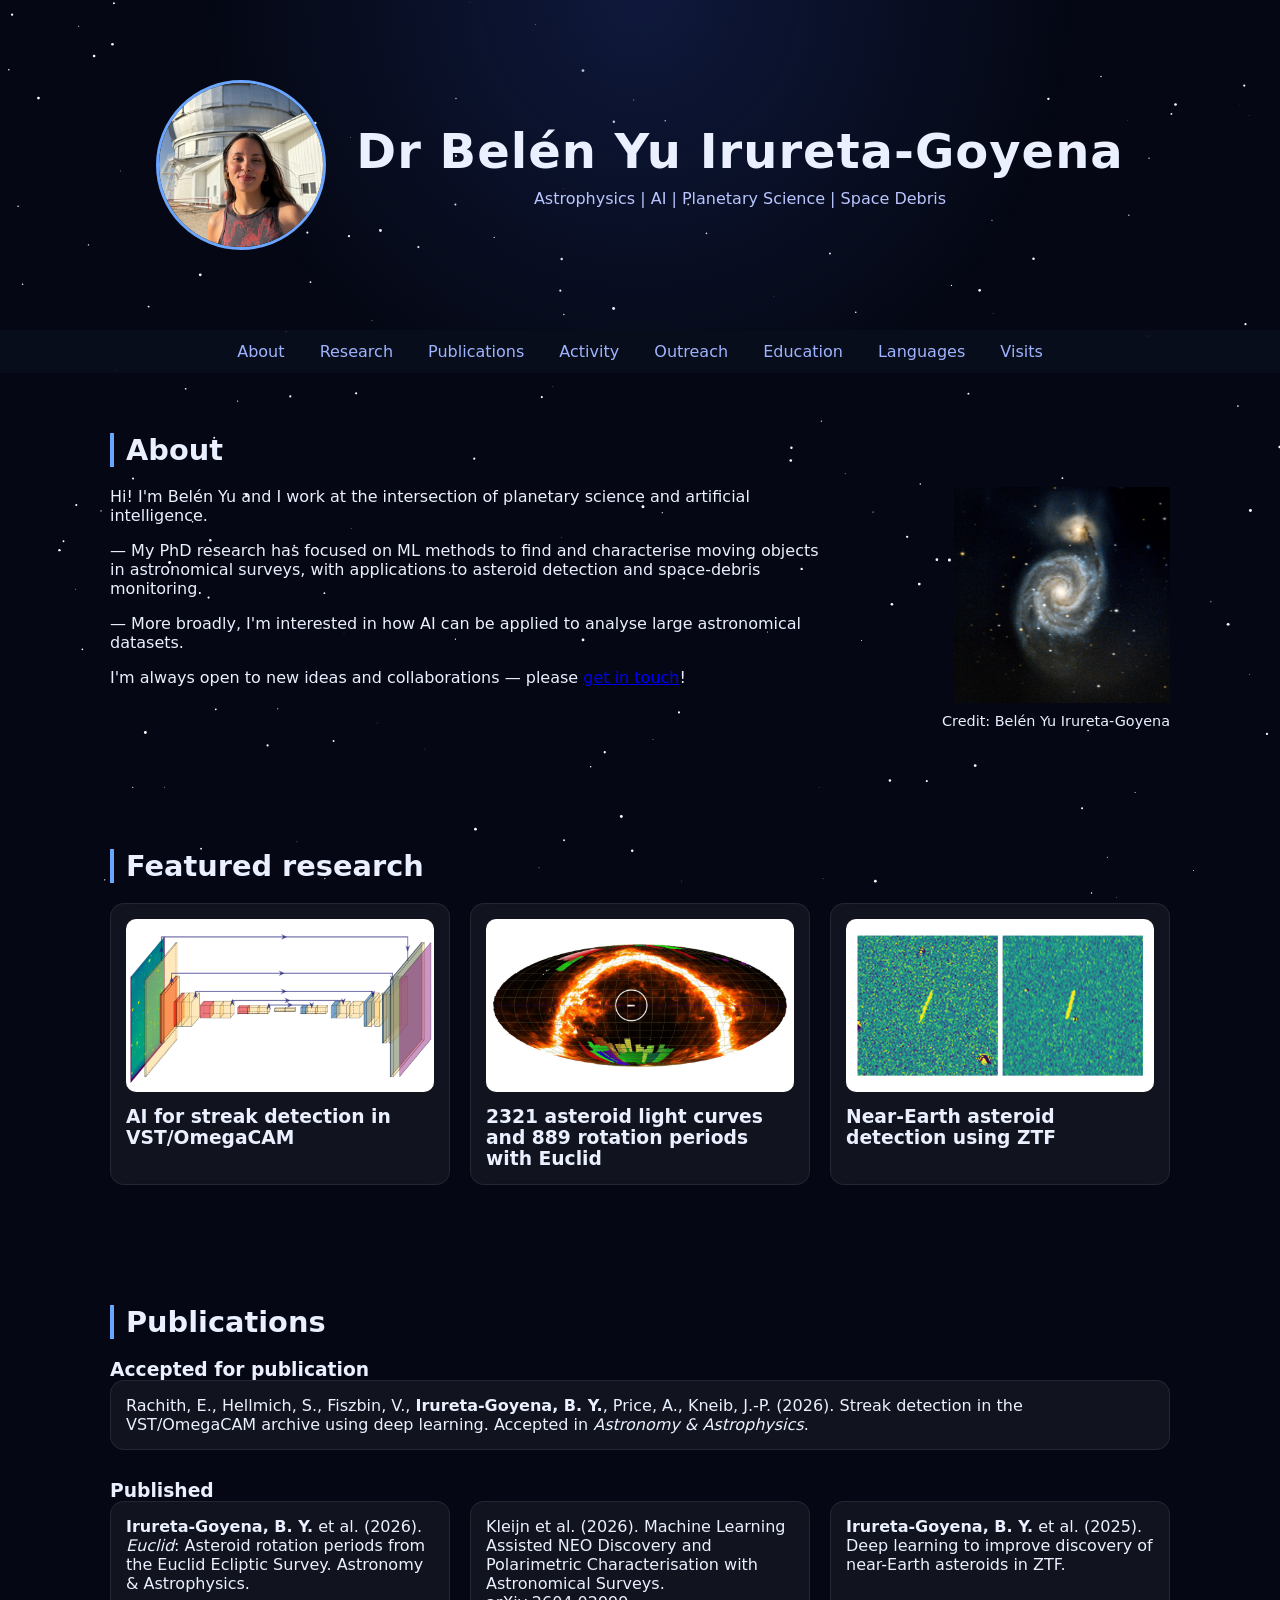
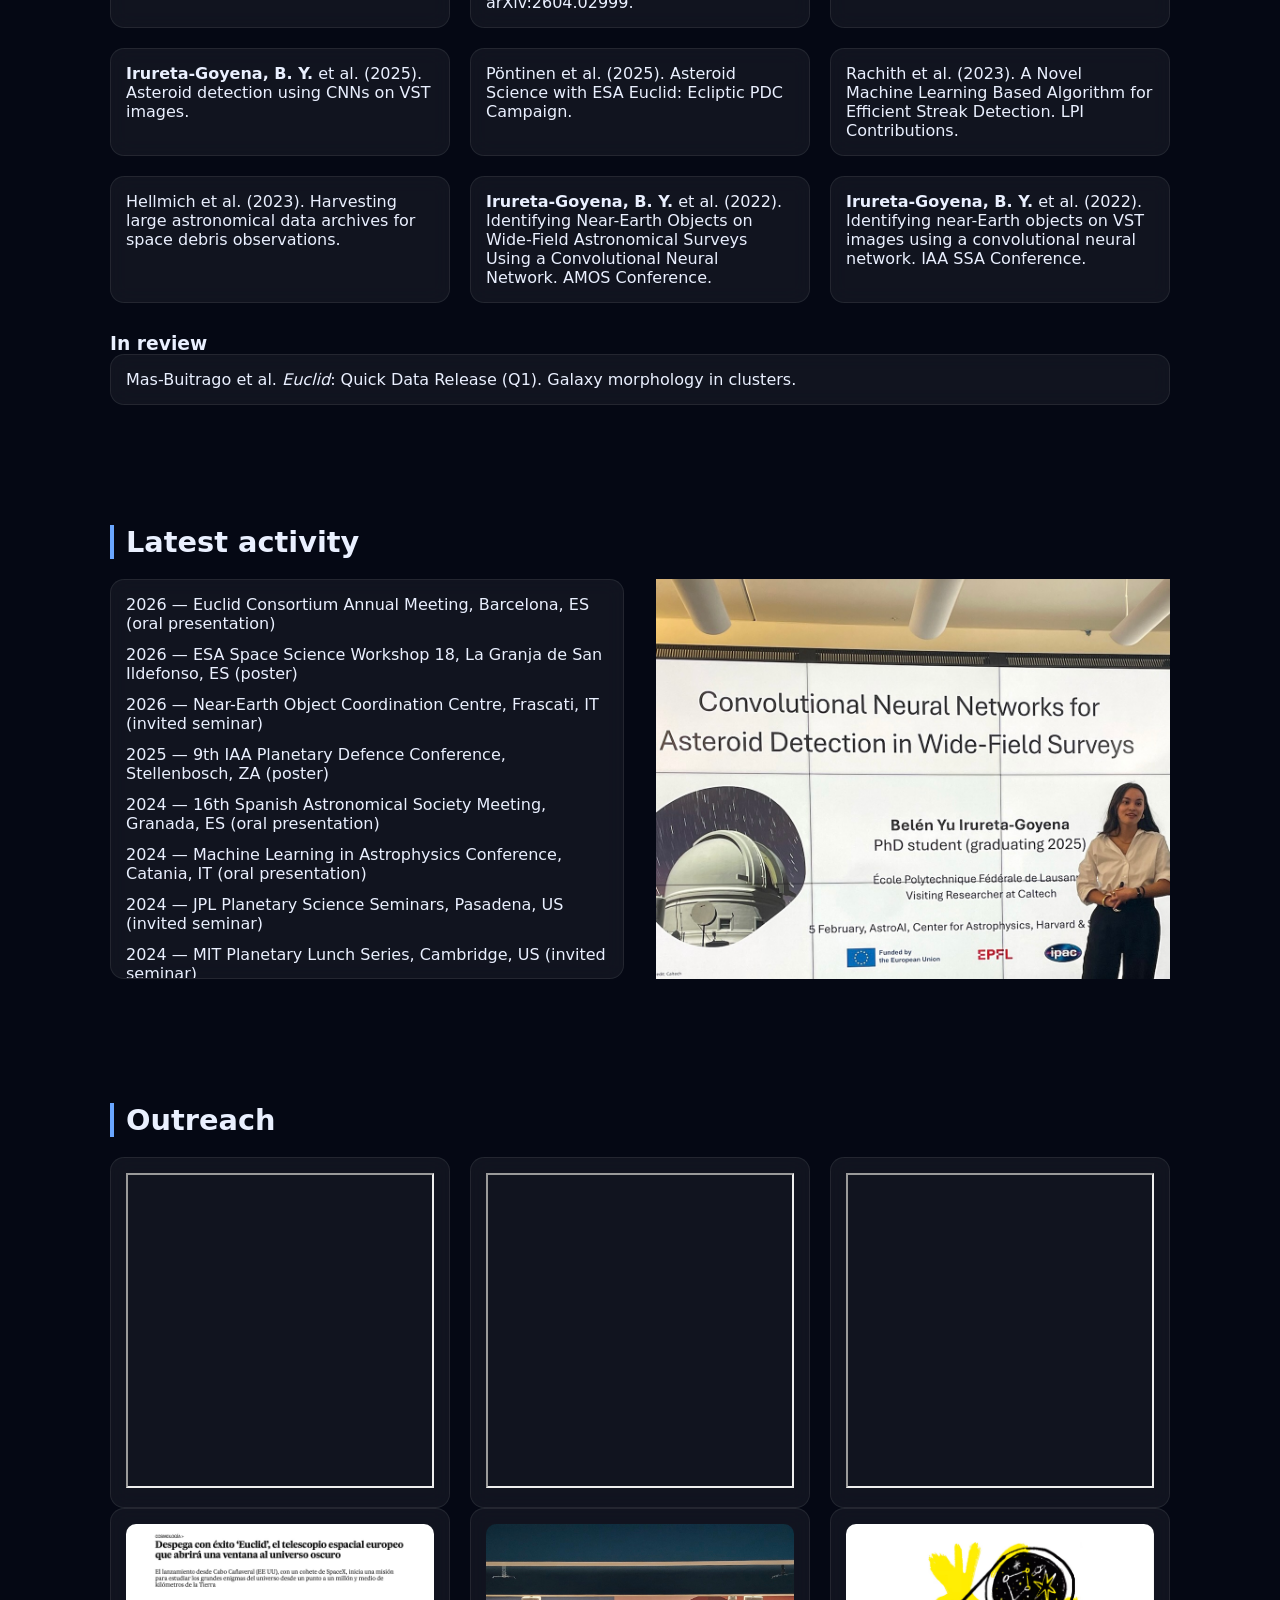
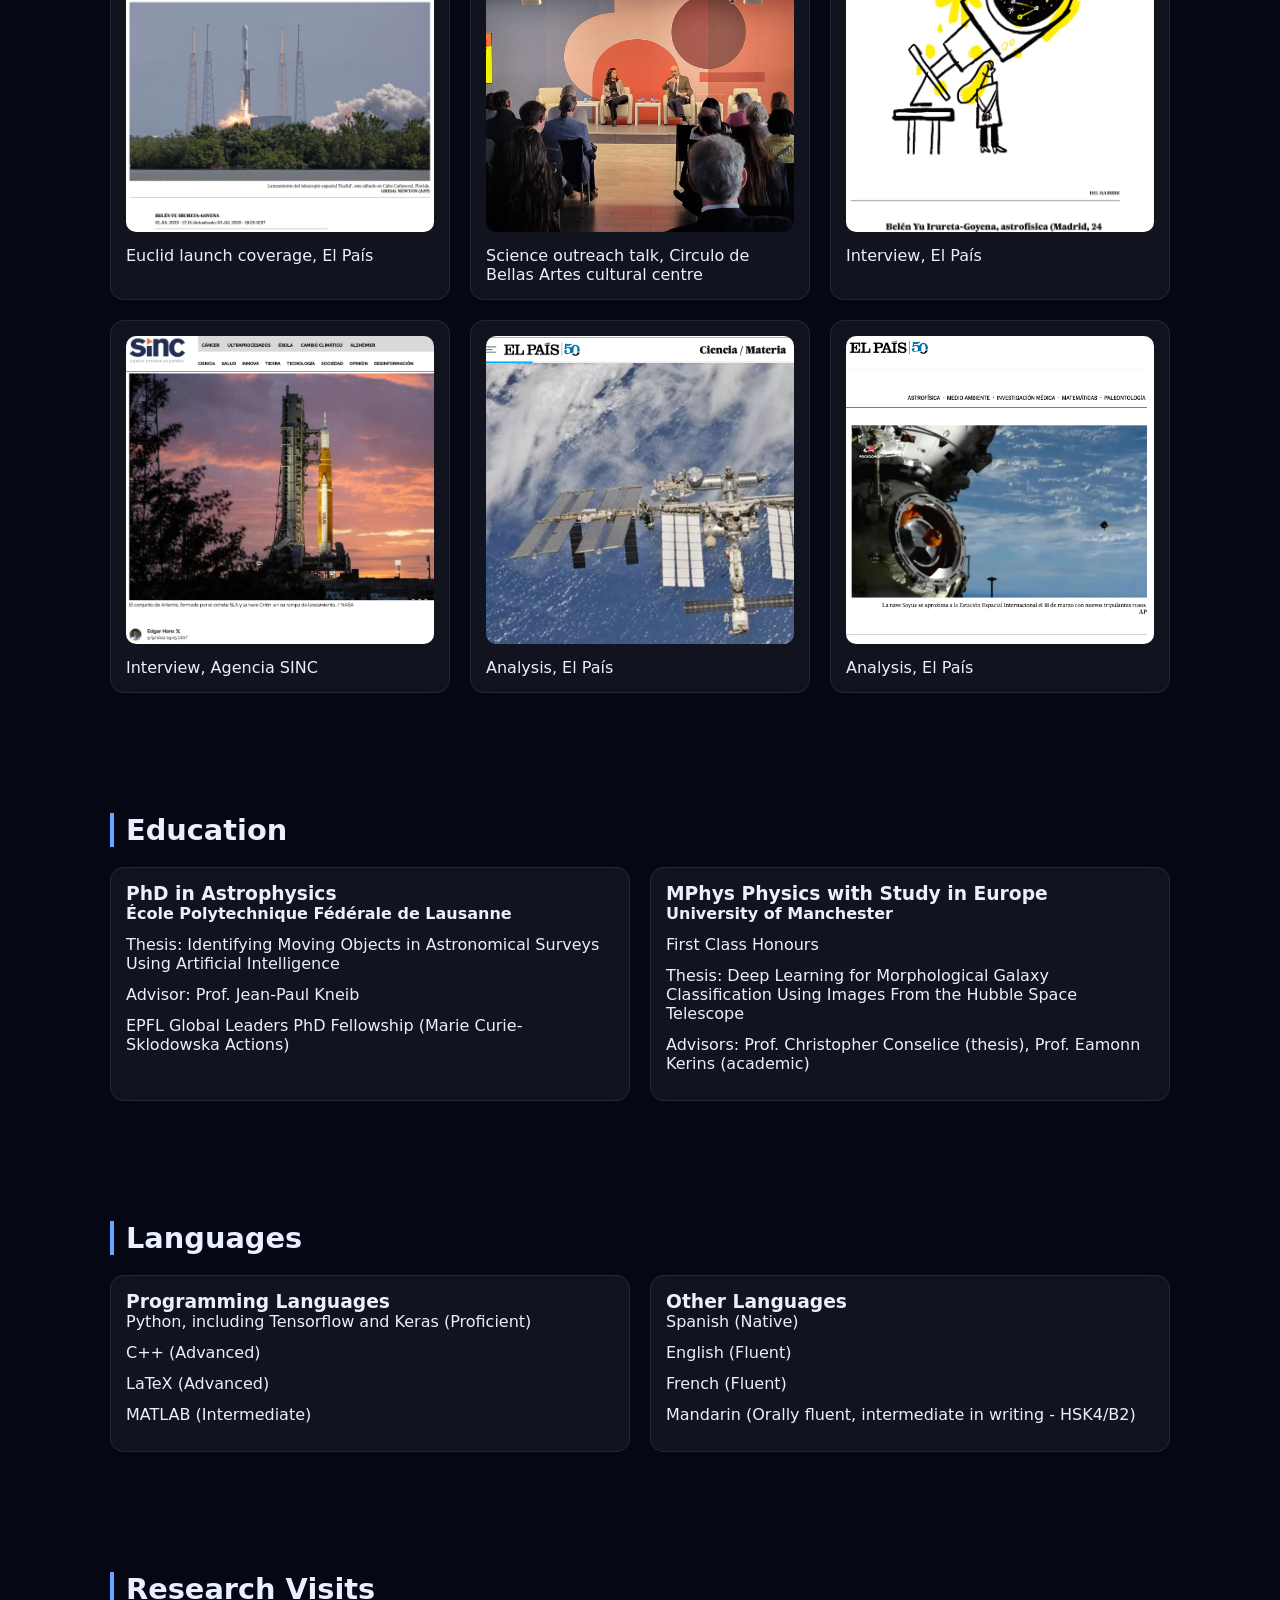
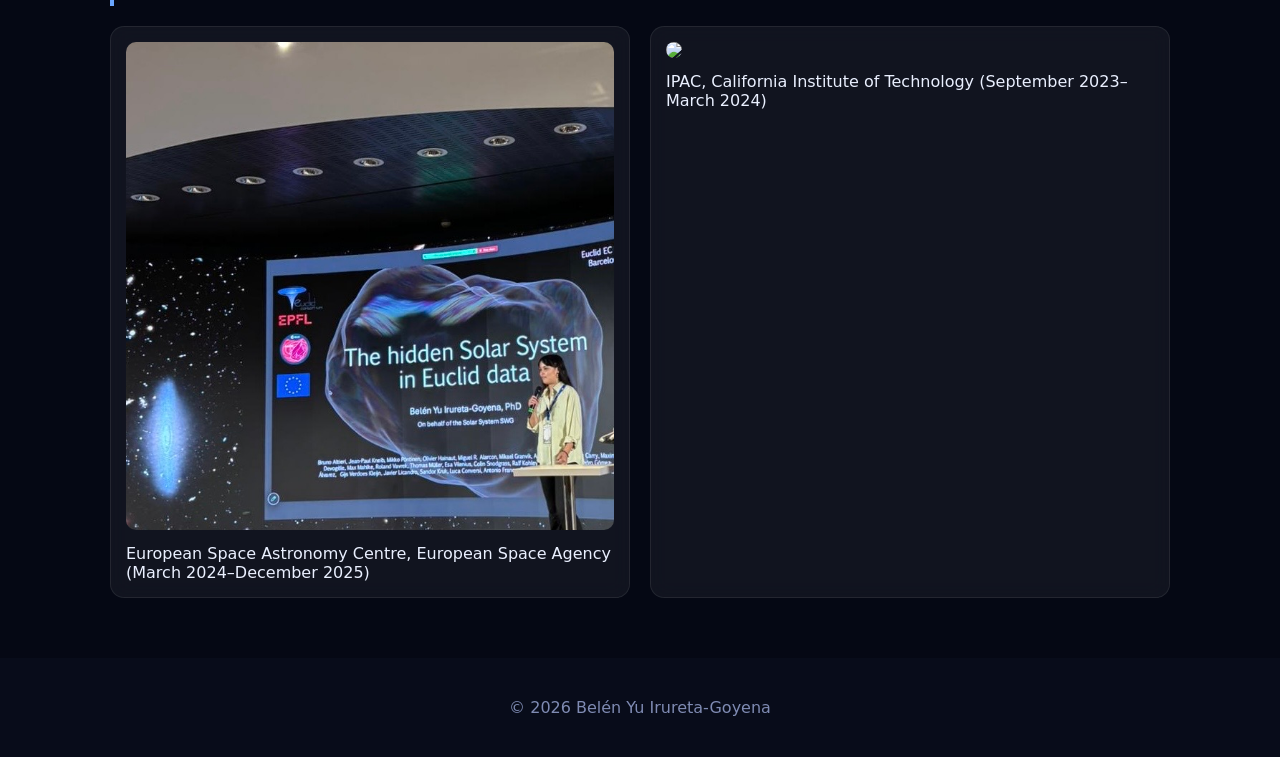
==== index.html @ adb1e21e "Add media query for responsive activity layout Add responsive styling for activity section on small " ====
<!DOCTYPE html>
<html lang="en">
<head>
  <meta charset="UTF-8" />
  <meta name="viewport" content="width=device-width, initial-scale=1.0"/>
  <title>Dr Belén Yu Irureta-Goyena | AI for Astrophysics</title>

  <style>
    * {
      margin: 0;
      padding: 0;
      box-sizing: border-box;
      font-family: system-ui, Arial, sans-serif;
    }

    body {
      background: #050814;
      color: #eaf0ff;
      overflow-x: hidden;
    }

    canvas {
      position: fixed;
      top: 0;
      left: 0;
      z-index: -1;
    }

    header {
      padding: 80px 20px;
      text-align: center;
      background: radial-gradient(circle at top, rgba(30,50,120,0.4), transparent 60%);
    }

    .header-wrap {
      display: flex;
      align-items: center;
      justify-content: center;
      gap: 30px;
      flex-wrap: wrap;
    }

    .profile-img {
      width: 170px;
      height: 170px;
      border-radius: 50%;
      object-fit: cover;
      border: 3px solid #6aa6ff;
    }

    header h1 {
      font-size: 3rem;
      letter-spacing: 1px;
    }

    header p {
      margin-top: 10px;
      color: #b9c6ff;
    }

    nav {
      position: sticky;
      top: 0;
      background: rgba(10,15,30,0.85);
      backdrop-filter: blur(10px);
      padding: 12px;
      text-align: center;
      z-index: 10;
    }

    nav a {
      margin: 0 15px;
      color: #9fb4ff;
      text-decoration: none;
    }

    nav a:hover {
      color: white;
    }

    section {
      max-width: 1100px;
      margin: auto;
      padding: 60px 20px;
    }

    h2 {
      font-size: 1.8rem;
      margin-bottom: 20px;
      border-left: 4px solid #6aa6ff;
      padding-left: 12px;
    }

    .grid {
      display: grid;
      grid-template-columns: repeat(auto-fit, minmax(280px, 1fr));
      gap: 20px;
    }

    .card {
      background: rgba(255,255,255,0.05);
      border: 1px solid rgba(255,255,255,0.08);
      padding: 15px;
      border-radius: 14px;
      backdrop-filter: blur(10px);
      transition: 0.3s;
    }

    .card:hover {
      transform: translateY(-5px);
    }

    .card img {
      width: 100%;
      border-radius: 10px;
      margin-bottom: 10px;
    }

    footer {
      text-align: center;
      padding: 40px;
      color: #7f8bb3;
      background: rgba(10,15,30,0.6);
    }
  </style>
</head>

<body>

<canvas id="starfield"></canvas>

<header>
  <div class="header-wrap">
    <img src="../images/profile.jpg" class="profile-img" alt="Profile">
    <div>
      <h1>Dr Belén Yu Irureta-Goyena</h1>
      <p>Astrophysics | AI | Planetary Science | Space Debris</p>
    </div>
  </div>
</header>

<nav>
  <a href="#about">About</a>
  <a href="#projects">Research</a>
  <a href="#publications">Publications</a>
  <a href="#activity">Activity</a>
  <a href="#outreach">Outreach</a>
  <a href="#education">Education</a>
  <a href="#languages">Languages</a>
  <a href="#visiting">Visits</a>
</nav>

<style>
  @media (max-width: 768px) {
    #activity > div {
      grid-template-columns: 1fr !important;
    }
  }
</style>

<section id="about" class="about">
  <h2>About</h2>

  <div class="grid" style="display: grid; grid-template-columns: 7fr 3fr; gap: 2rem;">

    <!-- TEXT CARD -->
    <div>
      <p style="margin-bottom:16px;">
        Hi! I'm Belén Yu and I work at the intersection of planetary science and artificial intelligence. 
      </p>
      <p style="margin-bottom:16px;">
        — My PhD research has focused on ML methods to find and characterise moving objects in astronomical surveys, with applications to asteroid detection and space-debris monitoring. 
      </p>  
      <p style="margin-bottom:16px;">
        — More broadly, I'm interested in how AI can be applied to analyse large astronomical datasets. 
      </p>
      <p style="margin-bottom:16px;">
        I'm always open to new ideas and collaborations — please 
        <a href="mailto:belen.irureta@epfl.ch">get in touch</a>!
      </p>
    </div>

    <!-- IMAGE CARD -->
    <div>

      <img 
        src="../images/whirlpool.jpeg" 
        alt="Whirlpool galaxy"
        style="width:70%; height:auto; display:block; margin-left:auto; margin-bottom:10px;"
      >

      <p style="font-size:0.9rem; margin:0; text-align: right;">
        Credit: Belén Yu Irureta-Goyena
      </p>

    </div>

  </div>
</section>


<section id="projects">
  <h2>Featured research</h2>

  <div class="grid">

    <a class="card" href="https://www.aanda.org/articles/aa/full_html/2025/02/aa52756-24/aa52756-24.html"
      style="color: inherit; text-decoration: none;">
      <img src="../images/vst.png">
      <h3>AI for streak detection in VST/OmegaCAM</h3>
    </a>

    <a class="card" href="https://arxiv.org/abs/2604.25652"
    style="color: inherit; text-decoration: none;">
      <img src="../images/euclid.png">
      <h3>2321 asteroid light curves and 889 rotation periods with Euclid</h3>
    </a>

    <a class="card" href="https://www.ipac.caltech.edu/publication/2025PASP..137e4503I"
      style="color: inherit; text-decoration: none;">
      <img src="../images/ztf.png">
      <h3>Near-Earth asteroid detection using ZTF</h3>
    </a>

  </div>
</section>

<section id="publications">
  <h2>Publications</h2>

  <h3 style="margin-top:20px;">Accepted for publication</h3>
  <div class="grid">
    <a class="card" href="#" target="_blank" style="text-decoration:none;color:inherit;">
      <p>
        Rachith, E., Hellmich, S., Fiszbin, V., <strong>Irureta-Goyena, B. Y.</strong>, Price, A., Kneib, J.-P. (2026). Streak detection in the VST/OmegaCAM archive using deep learning. Accepted in <em>Astronomy &amp; Astrophysics</em>.
      </p>
    </a>
  </div>

  <h3 style="margin-top:30px;">Published</h3>
  <div class="grid">

    <a class="card" href="https://arxiv.org/abs/2604.25652" target="_blank" style="text-decoration:none;color:inherit;">
      <p><strong>Irureta-Goyena, B. Y.</strong> et al. (2026). <em>Euclid</em>: Asteroid rotation periods from the Euclid Ecliptic Survey. Astronomy &amp; Astrophysics.</p>
    </a>

    <a class="card" href="https://arxiv.org/abs/2604.02999" target="_blank" style="text-decoration:none;color:inherit;">
      <p>Kleijn et al. (2026). Machine Learning Assisted NEO Discovery and Polarimetric Characterisation with Astronomical Surveys. arXiv:2604.02999.</p>
    </a>

    <a class="card" href="https://www.ipac.caltech.edu/publication/2025PASP..137e4503I" target="_blank" style="text-decoration:none;color:inherit;">
      <p><strong>Irureta-Goyena, B. Y.</strong> et al. (2025). Deep learning to improve discovery of near-Earth asteroids in ZTF.</p>
    </a>

    <a class="card" href="https://www.aanda.org/articles/aa/full_html/2025/02/aa52756-24/aa52756-24.html" target="_blank" style="text-decoration:none;color:inherit;">
      <p><strong>Irureta-Goyena, B. Y.</strong> et al. (2025). Asteroid detection using CNNs on VST images.</p>
    </a>

    <a class="card" href="https://ui.adsabs.harvard.edu/abs/2025epsc.conf.1399P/abstract" target="_blank" style="text-decoration:none;color:inherit;">
      <p>Pöntinen et al. (2025). Asteroid Science with ESA Euclid: Ecliptic PDC Campaign.</p>
    </a>

    <a class="card" href="https://www.hou.usra.edu/meetings/orbitaldebris2023/pdf/6132.pdf" target="_blank" style="text-decoration:none;color:inherit;">
      <p>Rachith et al. (2023). A Novel Machine Learning Based Algorithm for Efficient Streak Detection. LPI Contributions.</p>
    </a>

    <a class="card" href="https://infoscience.epfl.ch/bitstreams/45a897d5-b04d-4e07-89bc-45fe80d8b038/download" target="_blank" style="text-decoration:none;color:inherit;">
      <p>Hellmich et al. (2023). Harvesting large astronomical data archives for space debris observations.</p>
    </a>

    <a class="card" href="https://amostech.space/year/2022/identifying-near-earth-objects-on-wide-field-astronomical-surveys-using-a-convolutional-neural-network/" target="_blank" style="text-decoration:none;color:inherit;">
      <p><strong>Irureta-Goyena, B. Y.</strong> et al. (2022). Identifying Near-Earth Objects on Wide-Field Astronomical Surveys Using a Convolutional Neural Network. AMOS Conference.</p>
    </a>

    <a class="card" href="https://espace.epfl.ch/wp-content/uploads/2023/04/Belen-Yu-Irureta-Goyena-Chang.pdf" target="_blank" style="text-decoration:none;color:inherit;">
      <p><strong>Irureta-Goyena, B. Y.</strong> et al. (2022). Identifying near-Earth objects on VST images using a convolutional neural network. IAA SSA Conference.</p>
    </a>

  </div>

  <h3 style="margin-top:30px;">In review</h3>
  <div class="grid">
    <a class="card" href="#" target="_blank" style="text-decoration:none;color:inherit;">
      <p>Mas-Buitrago et al. <em>Euclid</em>: Quick Data Release (Q1). Galaxy morphology in clusters.</p>
    </a>
  </div>
</section>

<style>
  @media (max-width: 768px) {
    #activity > div {
      grid-template-columns: 1fr !important;
    }
  }
</style>

<section id="activity">
  <h2>Latest activity</h2>

    <div style="display:grid; grid-template-columns: 1fr 1fr; gap:2rem; align-items:start;">

    <!-- LEFT: Activity list -->
    <div class="card" style="height:400px; overflow-y:auto;">
      <p style="margin-bottom:12px;">2026 — Euclid Consortium Annual Meeting, Barcelona, ES (oral presentation)</p>
      <p style="margin-bottom:12px;">2026 — ESA Space Science Workshop 18, La Granja de San Ildefonso, ES (poster)</p>
      <p style="margin-bottom:12px;">2026 — Near-Earth Object Coordination Centre, Frascati, IT (invited seminar)</p>
      <p style="margin-bottom:12px;">2025 — 9th IAA Planetary Defence Conference, Stellenbosch, ZA (poster)</p>
      <p style="margin-bottom:12px;">2024 — 16th Spanish Astronomical Society Meeting, Granada, ES (oral presentation)</p>
      <p style="margin-bottom:12px;">2024 — Machine Learning in Astrophysics Conference, Catania, IT (oral presentation)</p>
      <p style="margin-bottom:12px;">2024 — JPL Planetary Science Seminars, Pasadena, US (invited seminar)</p>
      <p style="margin-bottom:12px;">2024 — MIT Planetary Lunch Series, Cambridge, US (invited seminar)</p>
      <p style="margin-bottom:12px;">2024 — Harvard CfA AstroAI Lunch Talks, Cambridge, US (invited seminar)</p>
      <p style="margin-bottom:12px;">2024 — IPAC Science Talks, Pasadena, US (invited seminar)</p>
      <p style="margin-bottom:12px;">2023 — CEA Saclay, Paris, FR (invited seminar)</p>
      <p style="margin-bottom:12px;">2022 — LEO Kinetic Space Safety Workshop, Lausanne, CH (attendee)</p>
      <p style="margin-bottom:12px;">2022 — 23rd Advanced Maui Optical and Space Surveillance Conference, Maui, US (poster)</p>
      <p style="margin-bottom:12px;">2022 — DECam at 10 years Workshop, Tucson, US (attendee)</p>
      <p style="margin-bottom:12px;">2022 — 3rd IAA Conference on Space Situational Awareness, Madrid, ES (oral presentation)</p>
    </div>

    <!-- RIGHT: Slideshow -->
    <div>
      <img
      id="activity-slideshow"
      src="../images/1.jpg"
      style="width:100%; height:400px; object-fit:cover;"
      alt="Activity slideshow"
     >
    </div>

  </div>

  <script>
    const images = [
      "../images/1.jpg",
      "../images/2.jpg",
      "../images/3.jpg",
      "../images/4.jpg",
      "../images/5.jpg",
      "../images/6.jpg",
      "../images/7.jpg",
      "../images/8.jpg"
    ];

    let current = 0;
    const slideshow = document.getElementById("activity-slideshow");

    setInterval(() => {
      current = (current + 1) % images.length;
      slideshow.src = images[current];
    }, 2000);
  </script>
</section>

<section id="outreach">
  <h2>Outreach</h2>

  <div class="grid">
    <div class="card">
      <iframe width="100%" height="315" src="https://open.spotify.com/embed/episode/4RmVCmhW926L6z8nLe9M5X/video"></iframe>
    </div>

    <div class="card">
      <iframe width="100%" height="315" src="https://www.youtube.com/embed/wOZULwnfvPw?start=41"></iframe>
    </div>

    <div class="card">
      <iframe width="100%" height="315" src="https://www.youtube.com/embed/QcVe9xInEPs?start=135"></iframe>
    </div>
  </div>

  <h3></h3>

  <div class="grid">

    <a class="card" href="https://elpais.com/ciencia/2023-07-01/despega-con-exito-euclid-el-telescopio-espacial-europeo-que-abrira-una-ventana-al-universo-oscuro.html" target="_blank" style="text-decoration:none;color:inherit;">
      <img src="../images/euclid_launch.jpg">
      <p>Euclid launch coverage, El País</p>
    </a>

    <a class="card" href="https://iicmadrid.esteri.it/es/gli_eventos/calendario/bienal-ciudad-y-ciencia-el-espacio-como-fuente-de-sorpresas-y-como-posible-la-ultima-frontera-colonizable-encuentro-con-massimo-turatto-y-belen-yu-irureta-goyena/" target="_blank" style="text-decoration:none;color:inherit;">
      <img src="../images/bienal.jpg">
      <p>Science outreach talk, Circulo de Bellas Artes cultural centre</p>
    </a>

    <a class="card" href="https://elpais.com/eps/2023-05-29/como-la-inteligencia-artificial-se-cuela-en-las-rutinas-de-trabajo.html" target="_blank" style="text-decoration:none;color:inherit;">
      <img src="../images/ai_workflows.jpg">
      <p>Interview, El País</p>
    </a>

    <a class="card" href="https://www.agenciasinc.es/Noticias/La-mision-Artemis-I-se-pospone" target="_blank" style="text-decoration:none;color:inherit;">
      <img src="../images/artemis.jpg">
      <p>Interview, Agencia SINC</p>
    </a>

    <a class="card" href="https://elpais.com/ciencia/2022-07-31/el-abandono-de-rusia-de-la-iss-abre-una-nueva-era-en-la-exploracion-espacial.html" target="_blank" style="text-decoration:none;color:inherit;">
      <img src="../images/iss_future.jpg">
      <p>Analysis, El País</p>
    </a>

    <a class="card" href="https://elpais.com/ciencia/2022-04-11/geopolitica-en-orbita-esta-en-riesgo-la-estacion-espacial-internacional-tras-la-invasion-de-ucrania.html" target="_blank" style="text-decoration:none;color:inherit;">
      <img src="../images/space_geopolitics.jpg">
      <p>Analysis, El País</p>
    </a>

  </div>
</section>

<section id="education">
  <h2>Education</h2>
  <div class="grid">

    <div class="card">
      <h3>PhD in Astrophysics</h3>
      <p style="margin-bottom:12px;"><strong>École Polytechnique Fédérale de Lausanne</strong></p>
      <p style="margin-bottom:12px;">Thesis: Identifying Moving Objects in Astronomical Surveys Using Artificial Intelligence</p>
      <p style="margin-bottom:12px;">Advisor: Prof. Jean-Paul Kneib</p>
      <p style="margin-bottom:12px;">EPFL Global Leaders PhD Fellowship (Marie Curie-Sklodowska Actions)</p>
    </div>

    <div class="card">
      <h3>MPhys Physics with Study in Europe</h3>
      <p style="margin-bottom:12px;"><strong>University of Manchester</strong></p>
      <p style="margin-bottom:12px;">First Class Honours</p>
      <p style="margin-bottom:12px;">Thesis: Deep Learning for Morphological Galaxy Classification Using Images From the Hubble Space Telescope</p>
      <p style="margin-bottom:12px;">Advisors: Prof. Christopher Conselice (thesis), Prof. Eamonn Kerins (academic)</p>
    </div>
</div>
</section>

<section id="languages">
  <h2>Languages</h2>

  <div class="grid">

    <div class="card">
      <h3>Programming Languages</h3>
      <p style="margin-bottom:12px;">Python, including Tensorflow and Keras (Proficient)</p>
      <p style="margin-bottom:12px;">C++ (Advanced)</p>
      <p style="margin-bottom:12px;">LaTeX (Advanced)</p>
      <p style="margin-bottom:12px;">MATLAB (Intermediate)</p>
    </div>

    <div class="card">
      <h3>Other Languages</h3>
      <p style="margin-bottom:12px;">Spanish (Native)</p>
      <p style="margin-bottom:12px;">English (Fluent)</p>
      <p style="margin-bottom:12px;">French (Fluent)</p>
      <p style="margin-bottom:12px;">Mandarin (Orally fluent, intermediate in writing - HSK4/B2)</p>
    </div>

  </div>
</section>

<section id="visiting">
  <h2>Research Visits</h2>

  <div class="grid">
    <div class="card">
      <img src="../images/esac.jpg">
      <p>European Space Astronomy Centre, European Space Agency (March 2024–December 2025)</p>
    </div>

    <div class="card">
      <img src="../images/ipac.jpeg">
      <p>IPAC, California Institute of Technology (September 2023–March 2024)</p>
    </div>
  </div>
</section>

<footer>
  © 2026 Belén Yu Irureta-Goyena
</footer>

<script>
const canvas = document.getElementById("starfield");
const ctx = canvas.getContext("2d");

function resize(){
  canvas.width = window.innerWidth;
  canvas.height = window.innerHeight;
}
resize();
window.addEventListener("resize", resize);

const stars = Array.from({length: 200}, () => ({
  x: Math.random()*window.innerWidth,
  y: Math.random()*window.innerHeight,
  r: Math.random()*1.5
}));

function animate(){
  ctx.clearRect(0,0,canvas.width,canvas.height);
  ctx.fillStyle="white";

  for(let s of stars){
    ctx.beginPath();
    ctx.arc(s.x,s.y,s.r,0,Math.PI*2);
    ctx.fill();
    s.y += 0.2;
    if(s.y>canvas.height) s.y=0;
  }

  requestAnimationFrame(animate);
}
animate();
</script>

</body>
</html>
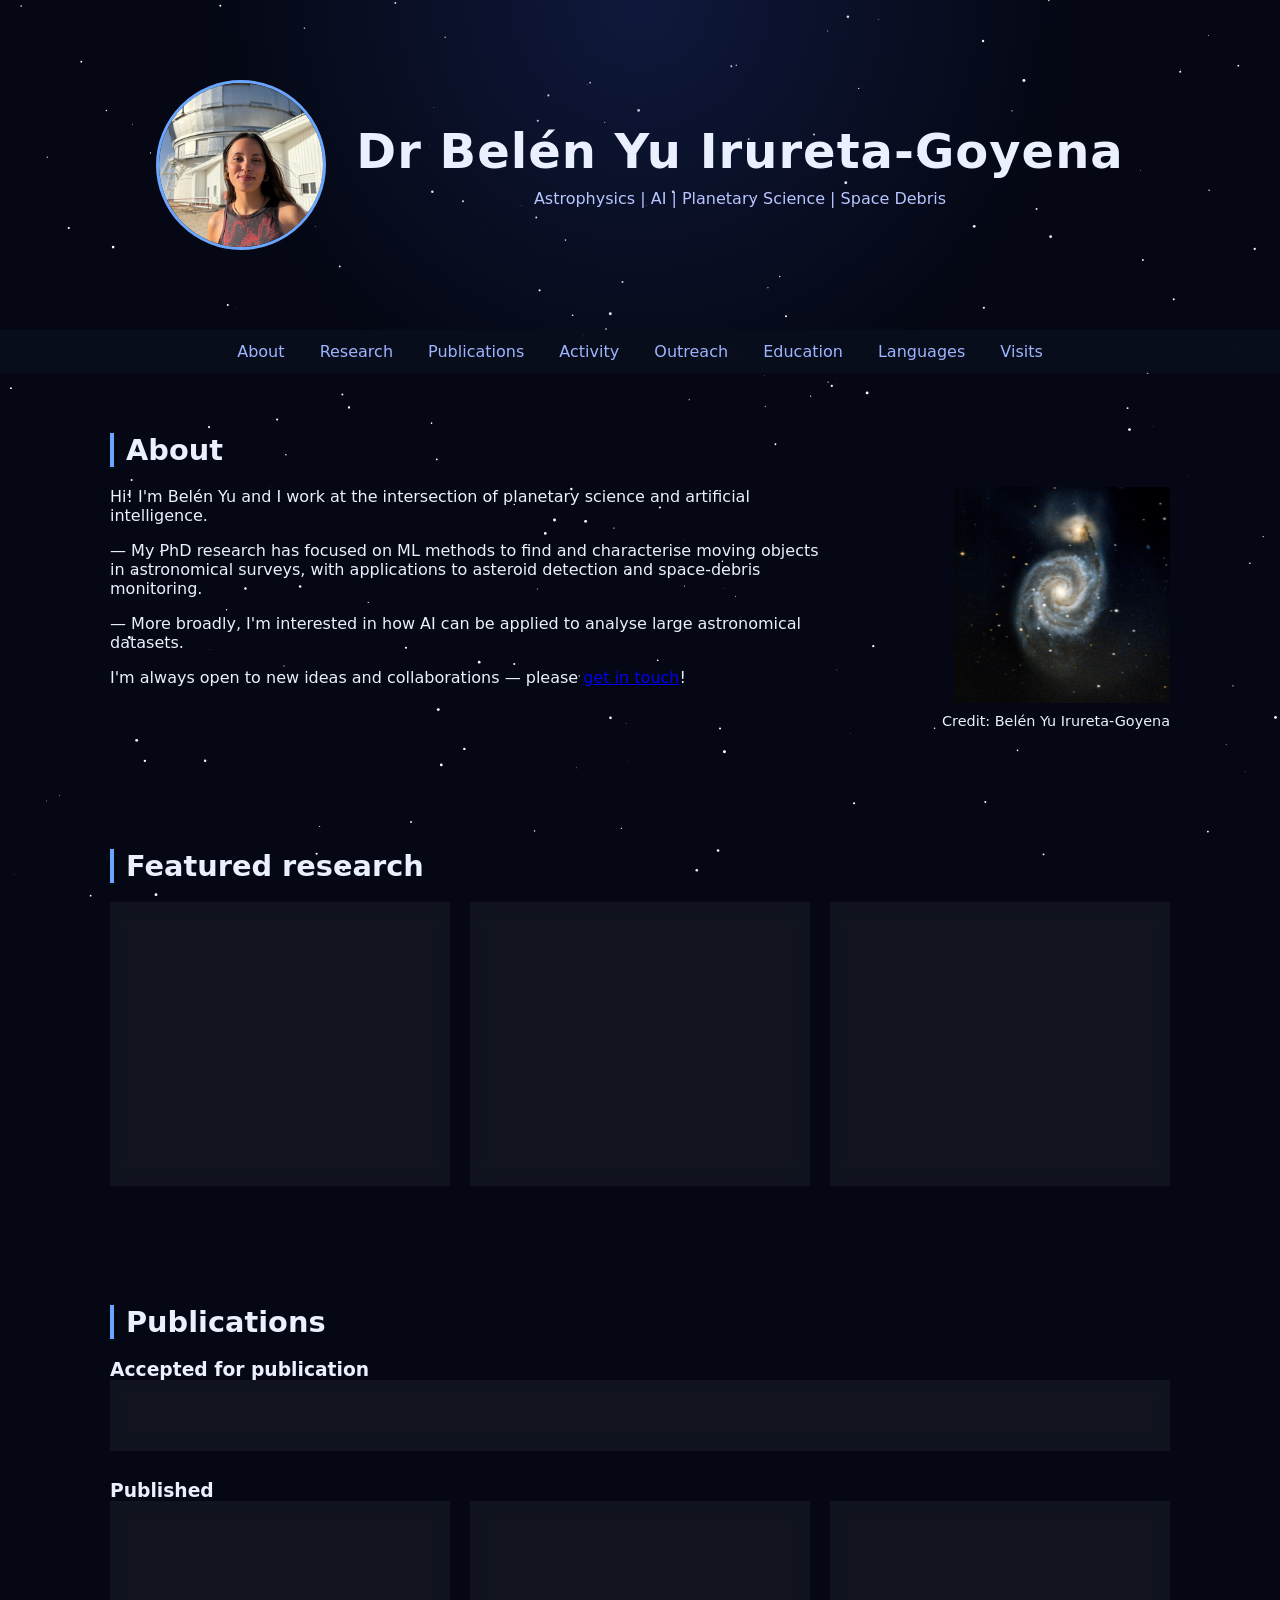
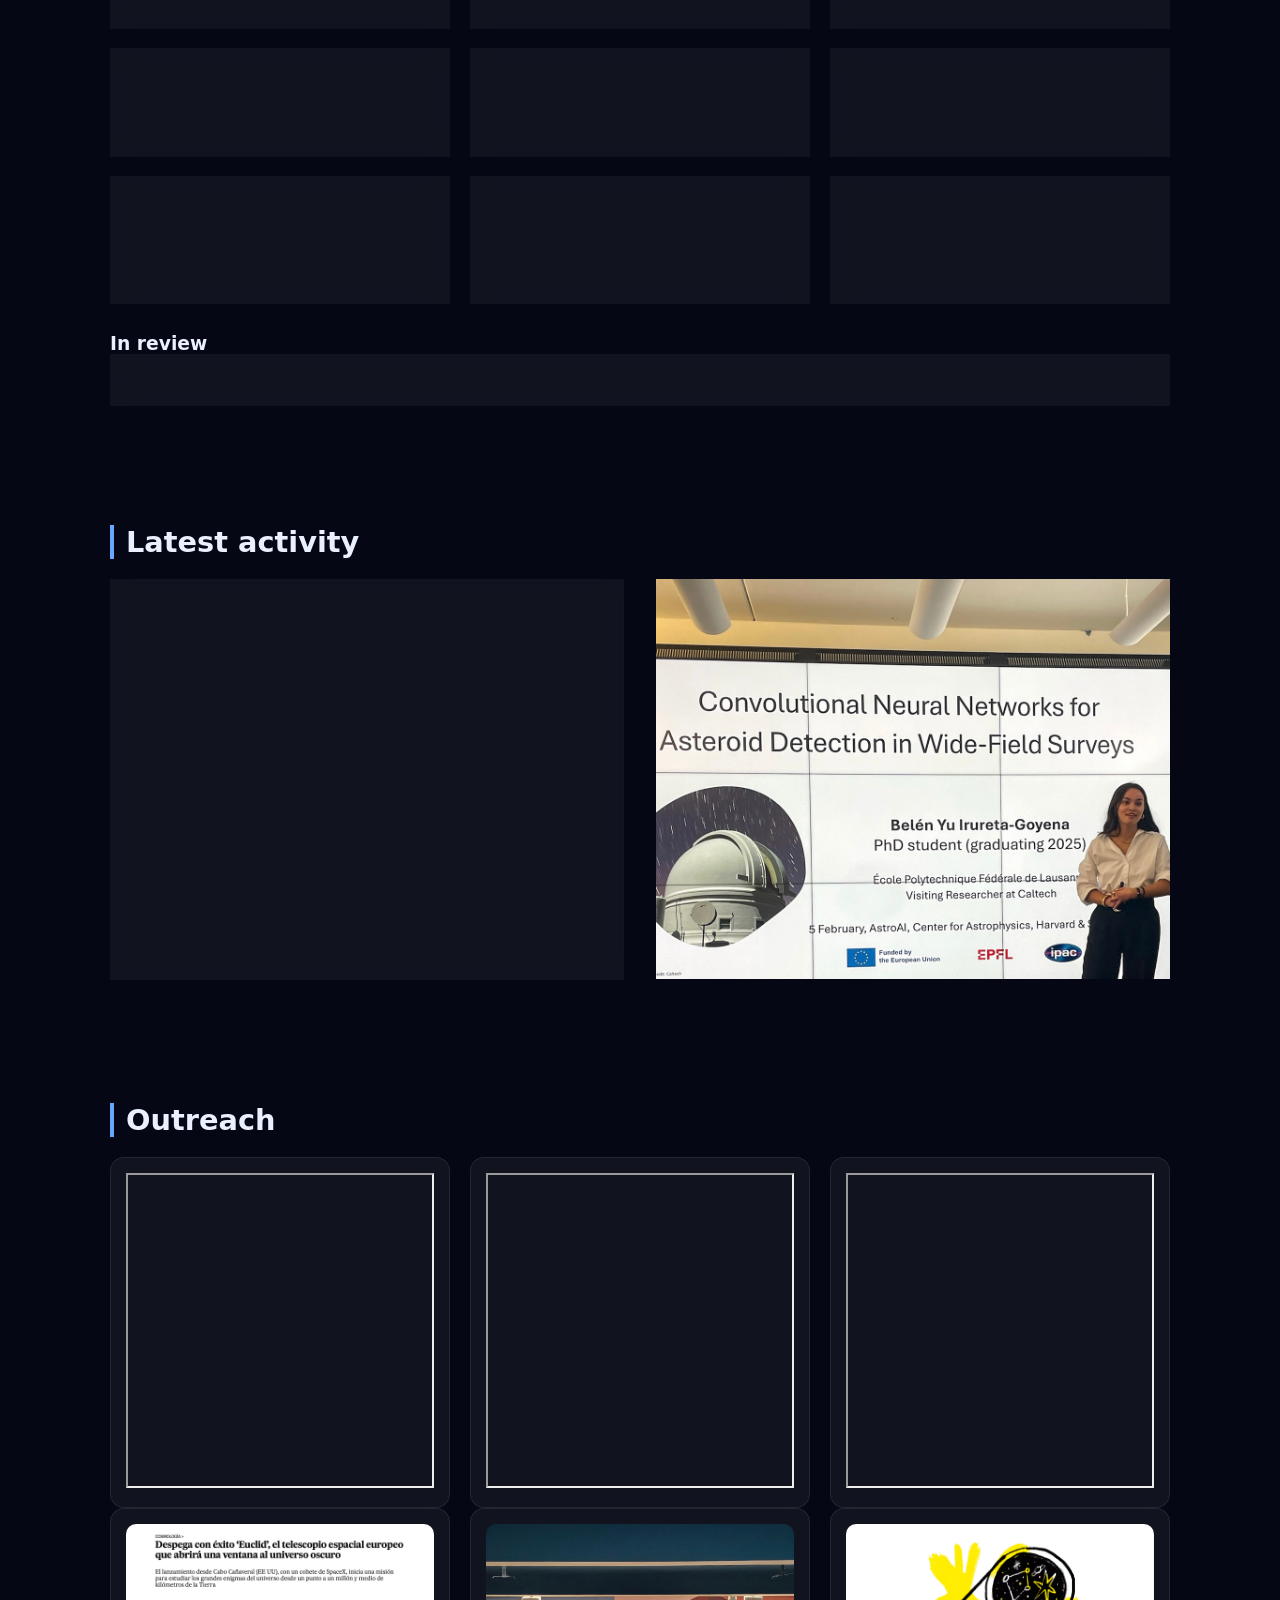
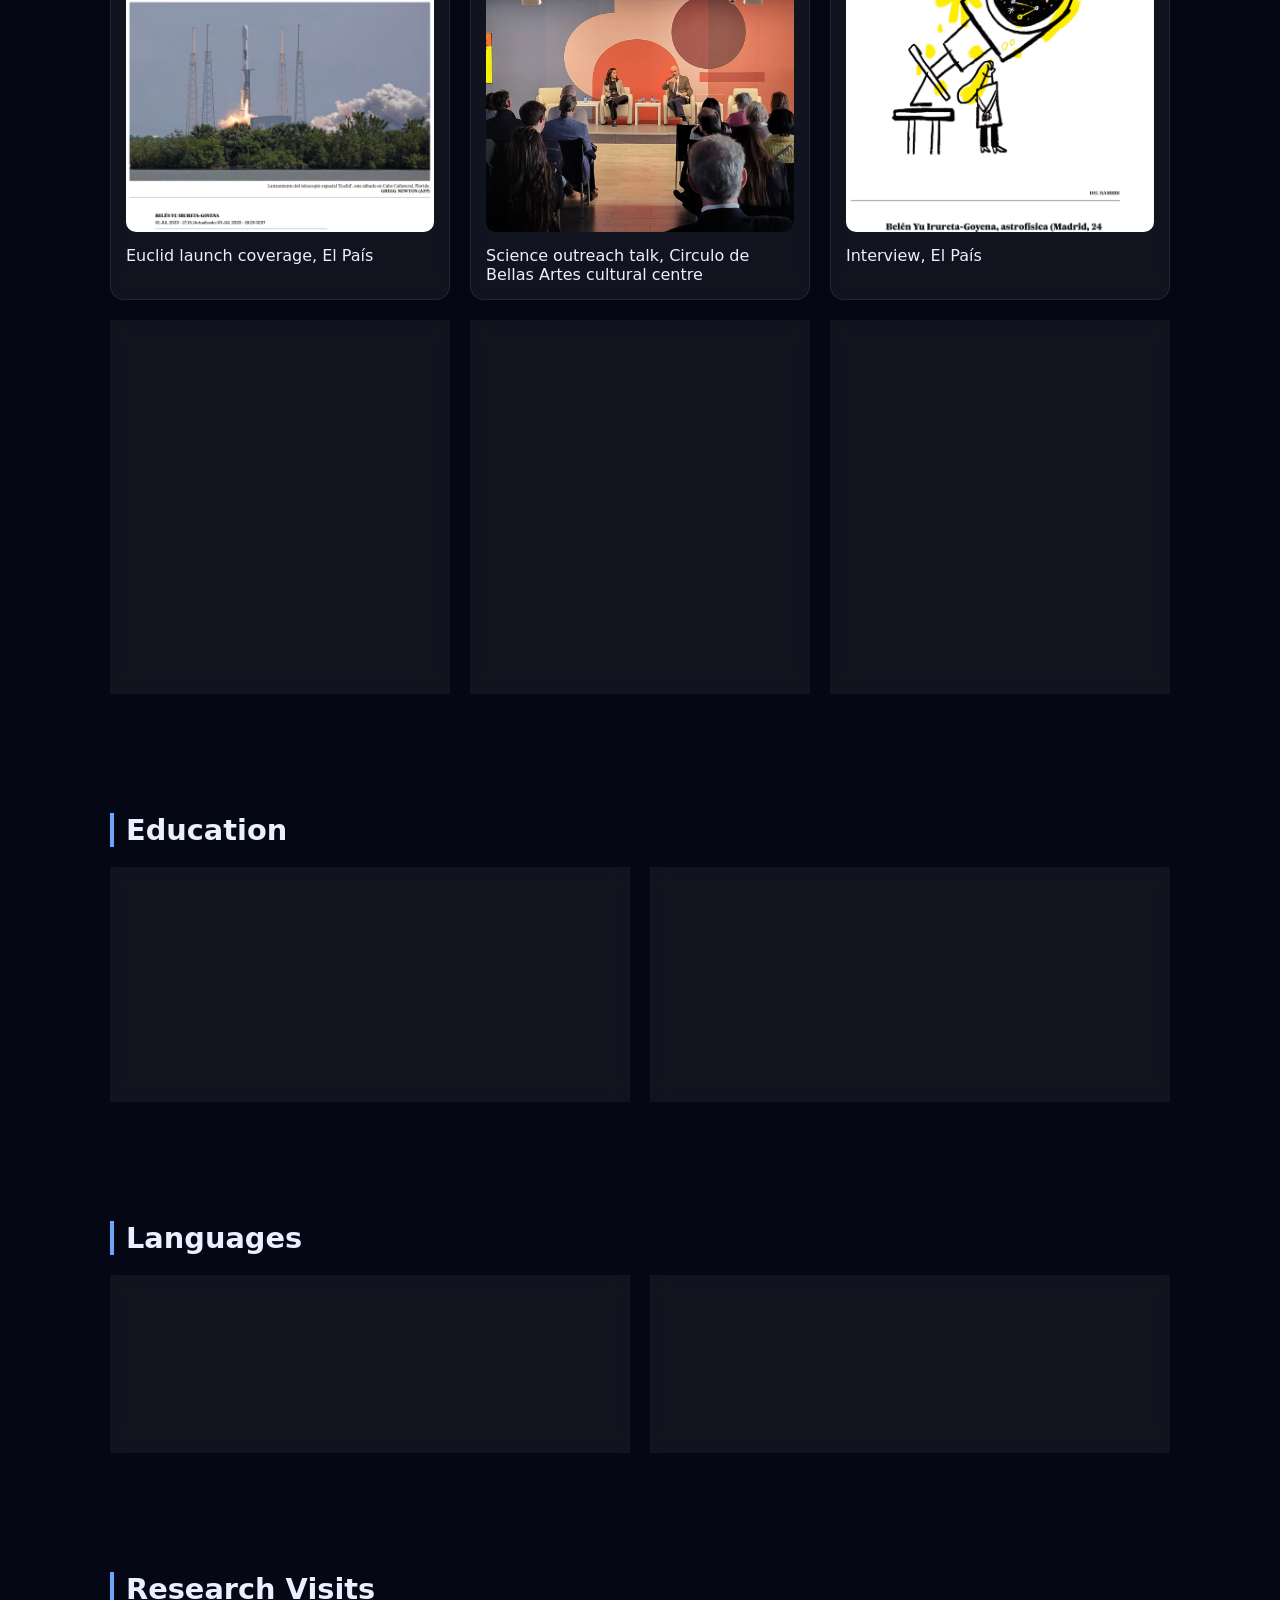
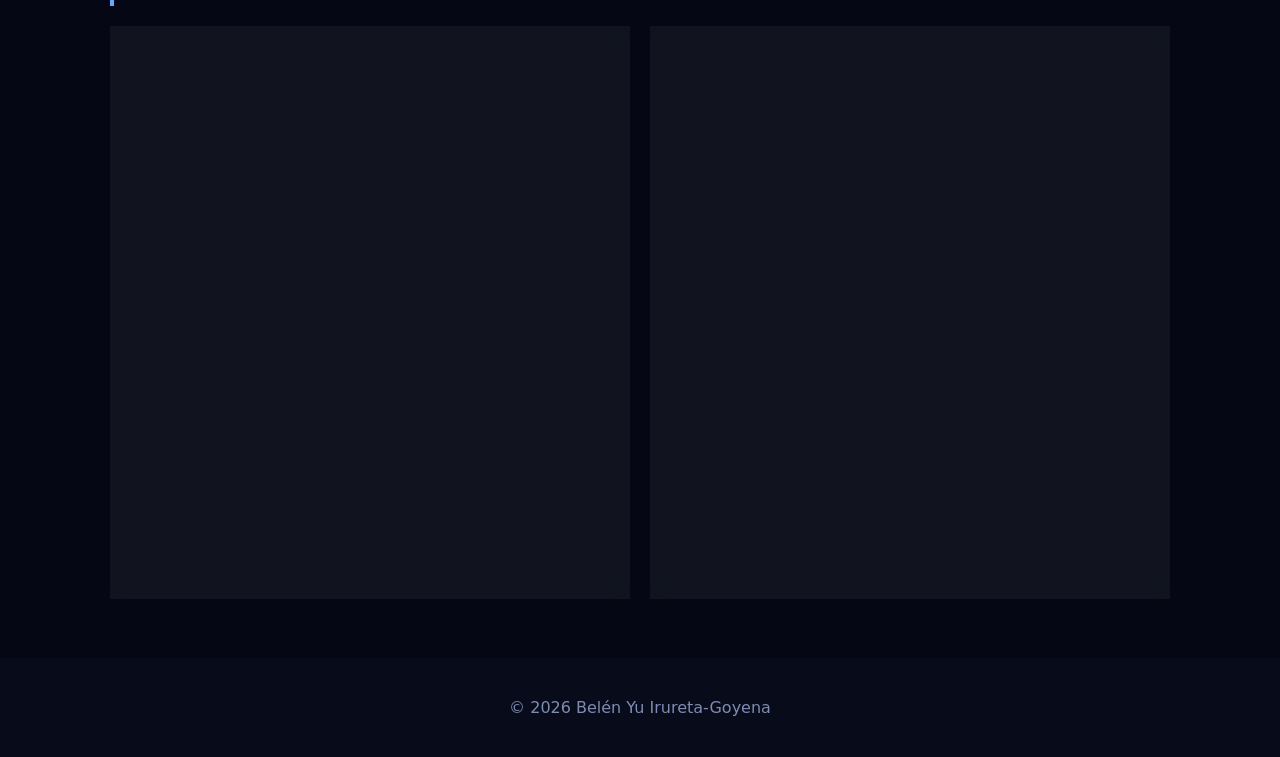
==== commit 06397273: "Add responsive styles for 'about' section Add responsive styles for the 'about' section in index.htm" ====
--- a/index.html
+++ b/index.html
@@ -197,6 +197,23 @@
 
   </div>
 </section>
+
+<style>
+@media (max-width: 768px) {
+  #about .grid {
+    grid-template-columns: 1fr !important;
+  }
+
+  #about img {
+    width: 100% !important;
+    margin-left: 0 !important;
+  }
+
+  #about p {
+    text-align: left !important;
+  }
+}
+</style>
 
 
 <section id="projects">
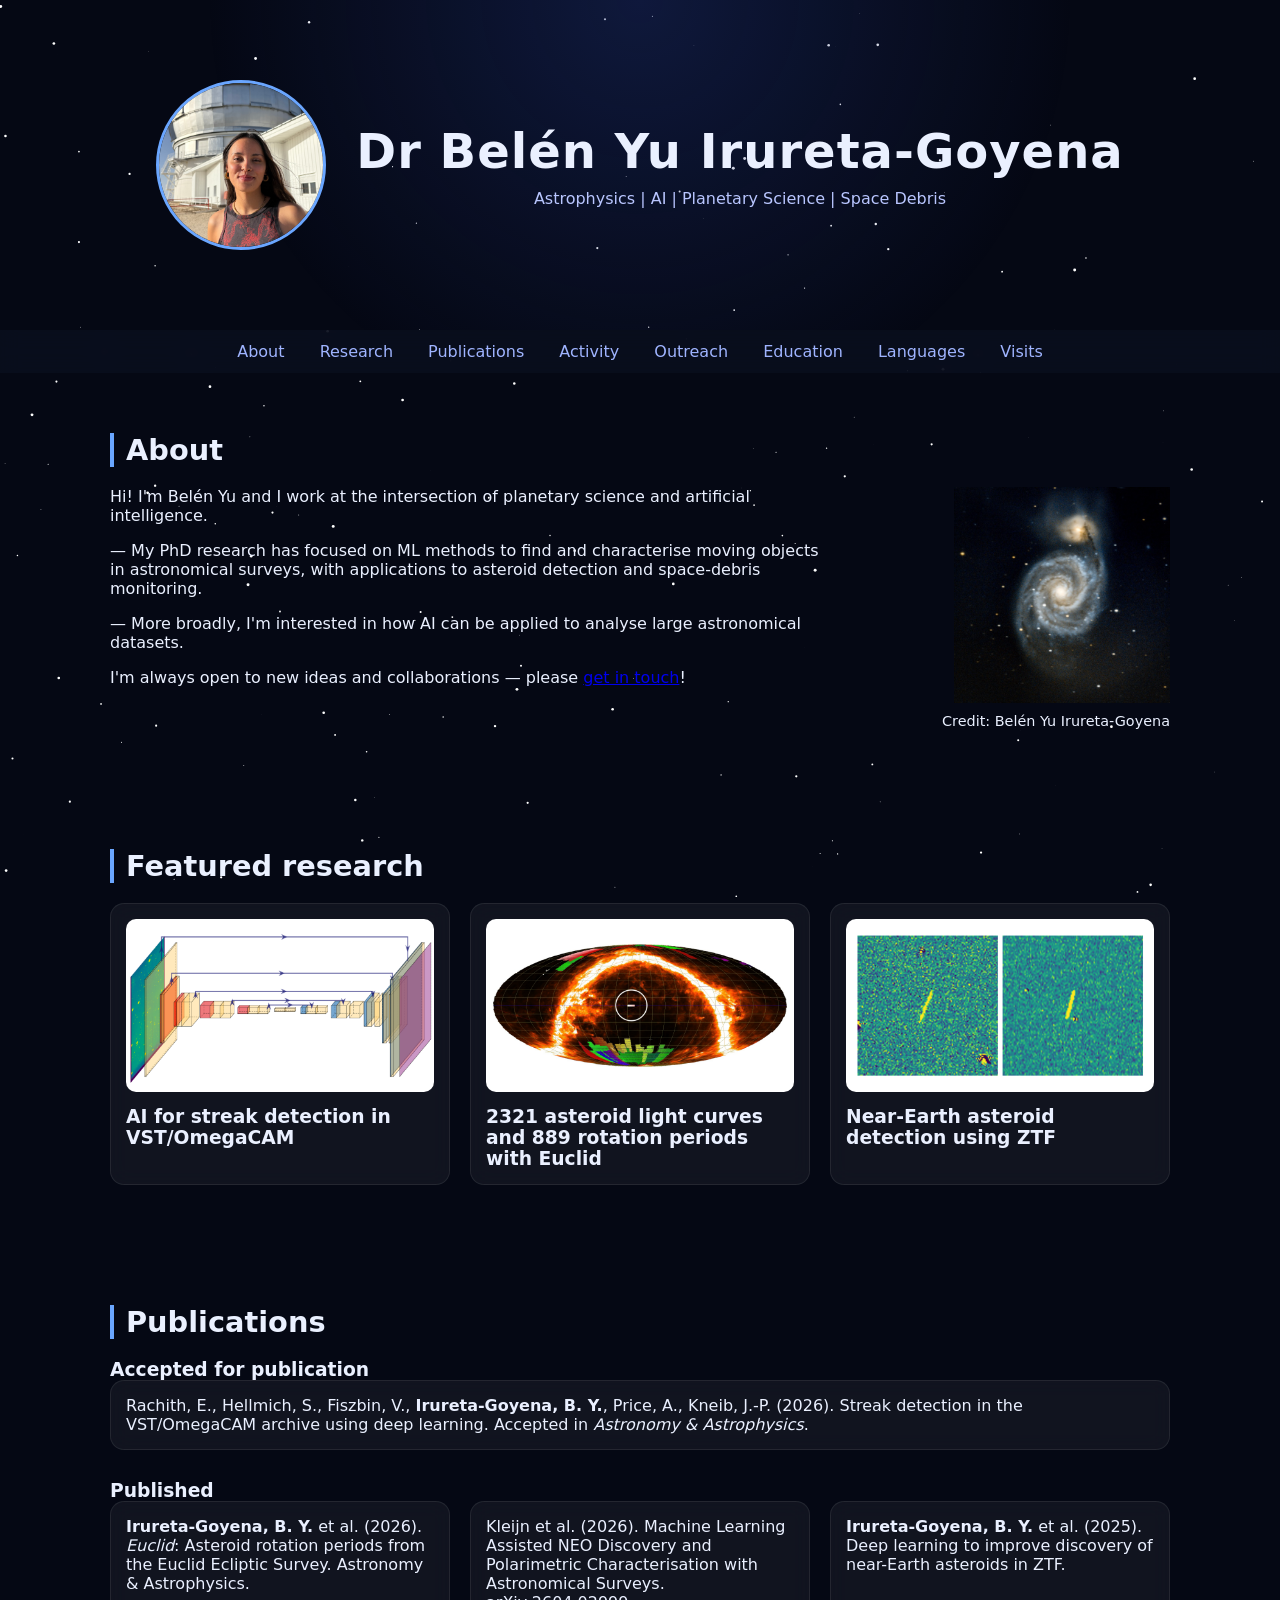
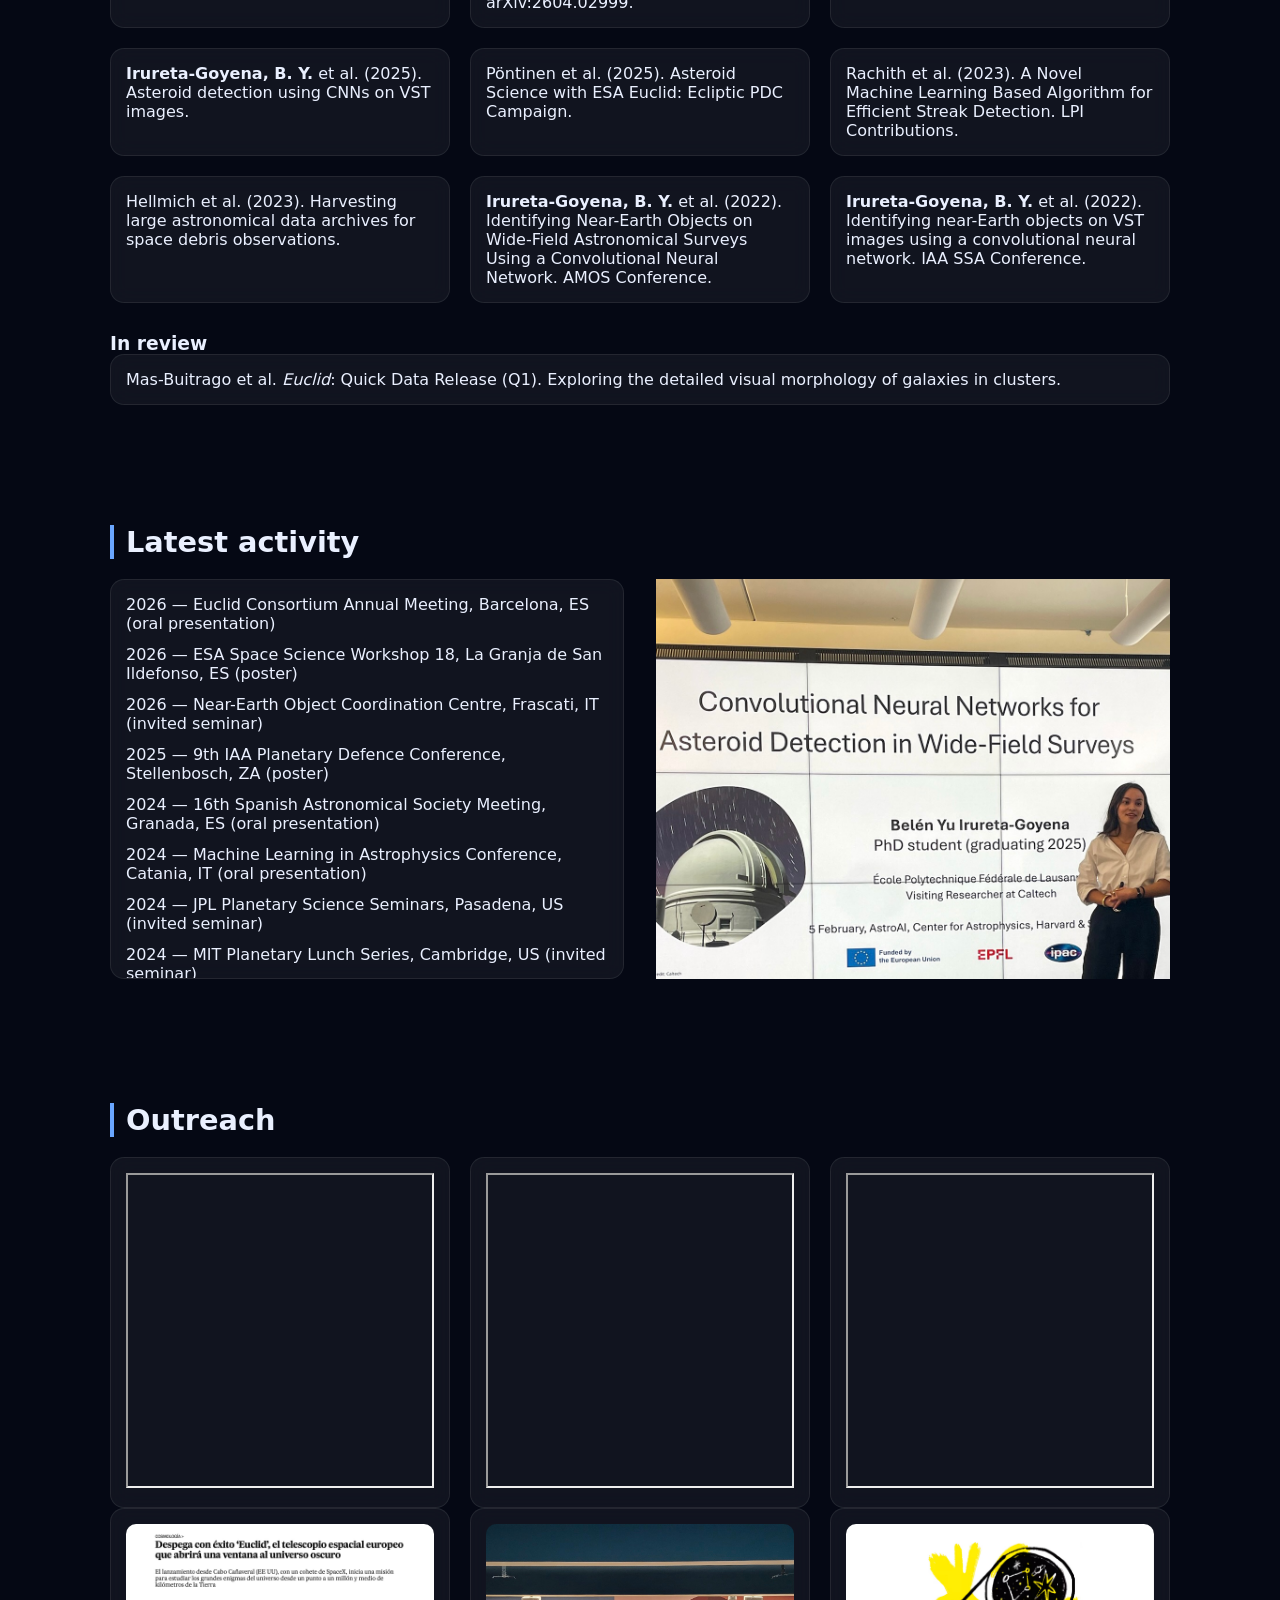
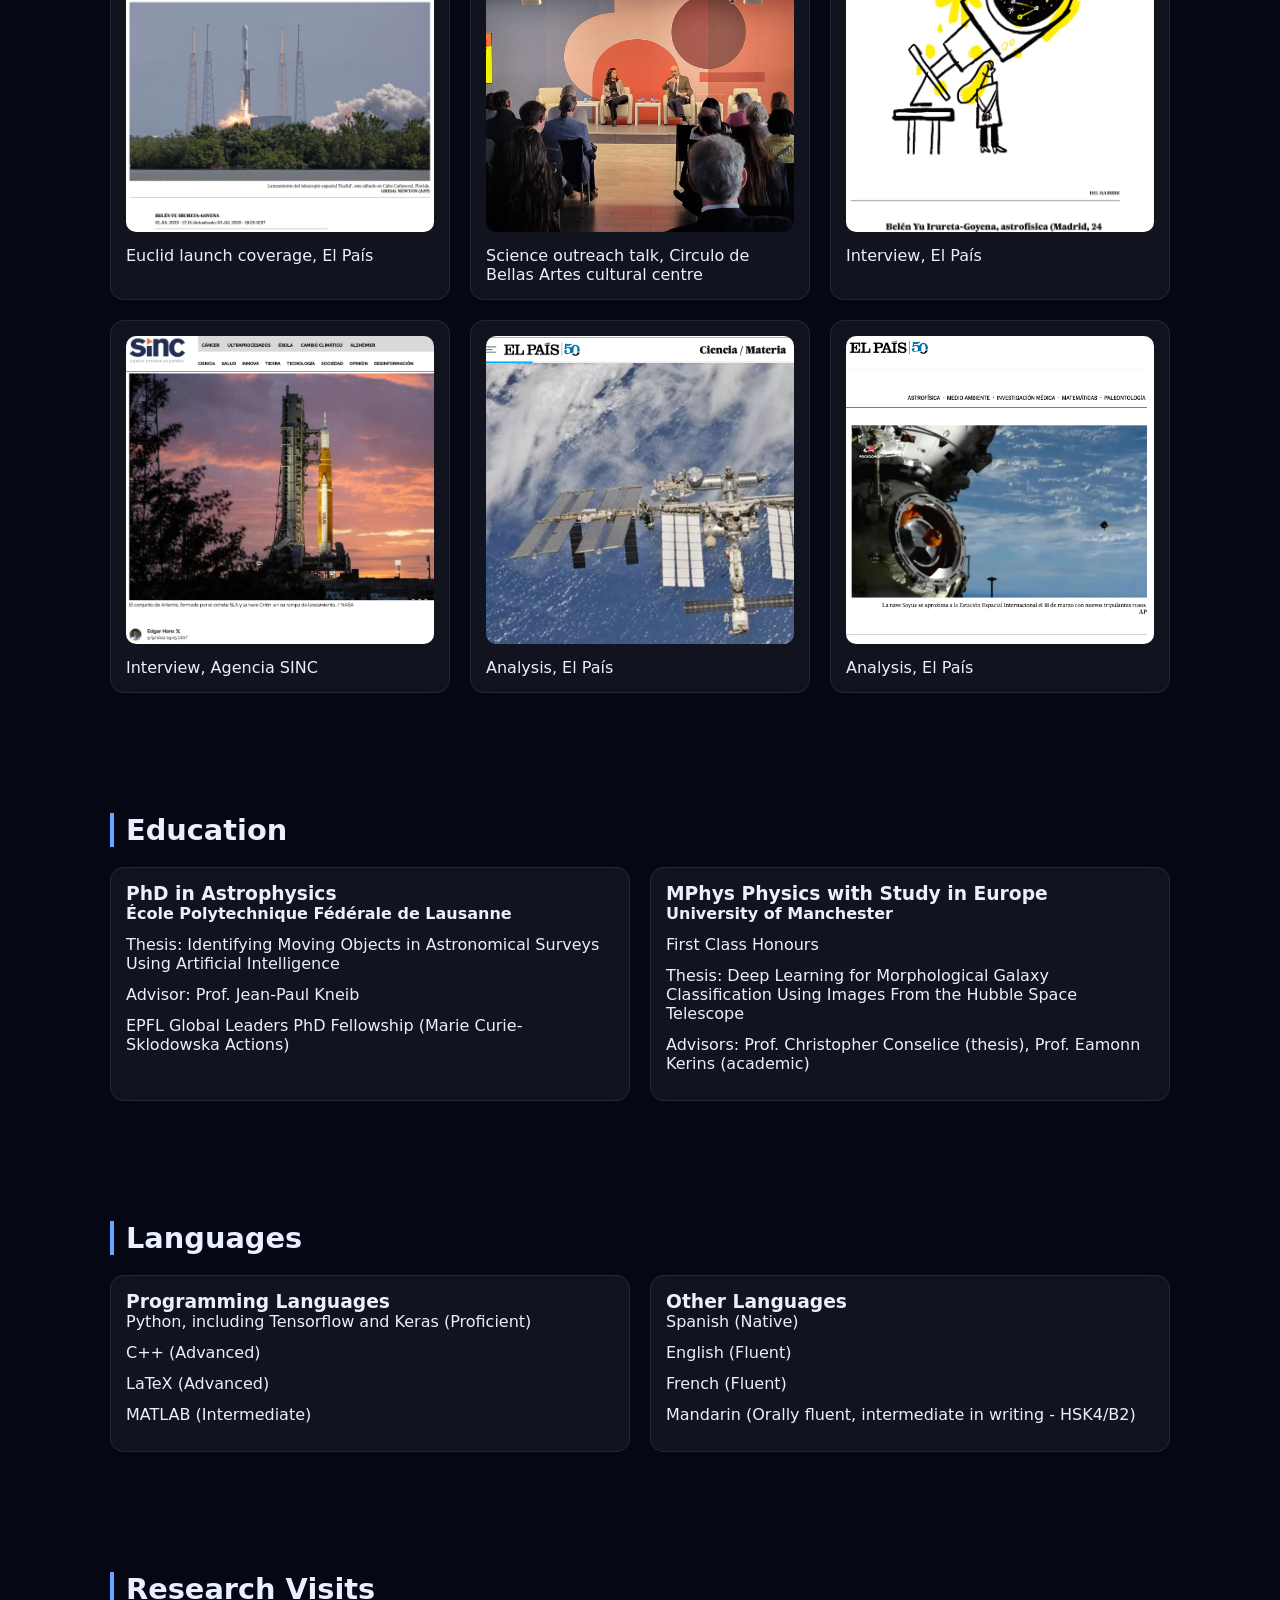
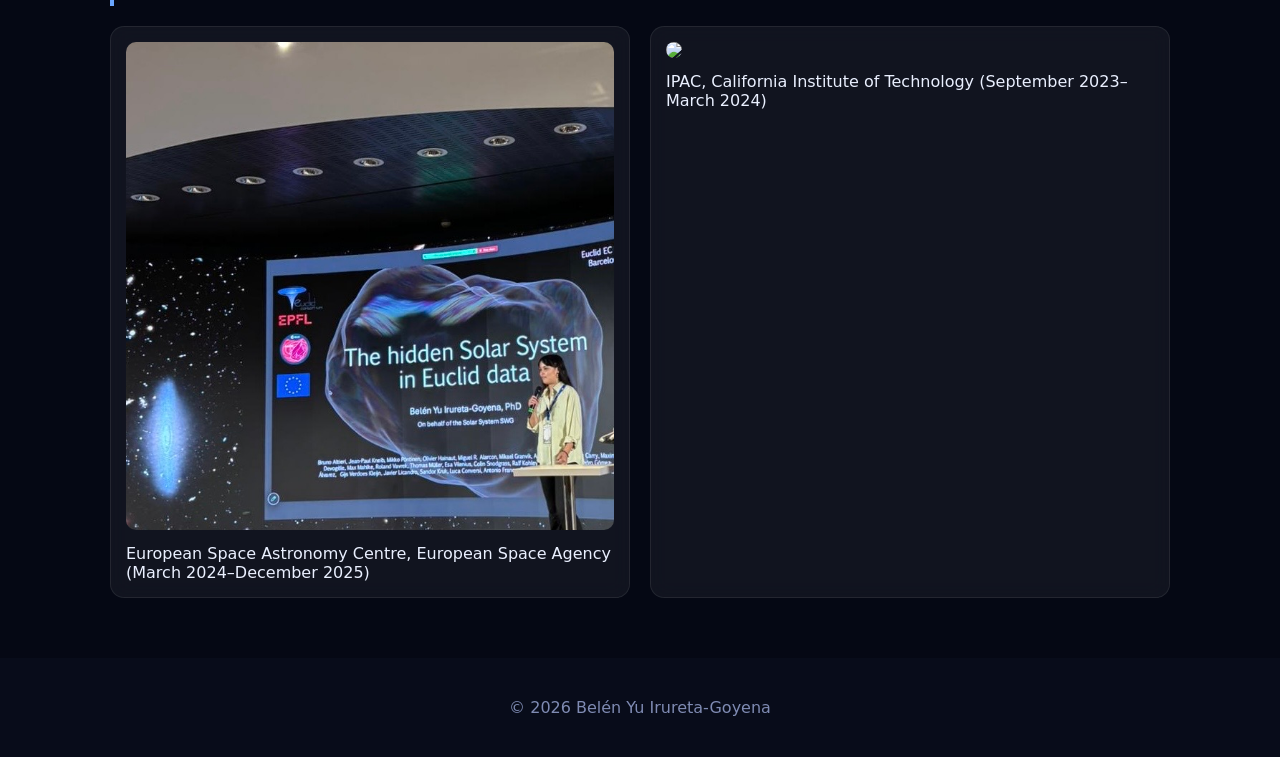
==== commit 4ac39e4c: "Update publication links and refine descriptions Updated publication links and improved text clarity" ====
--- a/index.html
+++ b/index.html
@@ -257,7 +257,7 @@
   <h3 style="margin-top:30px;">Published</h3>
   <div class="grid">
 
-    <a class="card" href="https://arxiv.org/abs/2604.25652" target="_blank" style="text-decoration:none;color:inherit;">
+    <a class="card" href="https://www.aanda.org/articles/aa/pdf/2026/06/aa59419-26.pdf" target="_blank" style="text-decoration:none;color:inherit;">
       <p><strong>Irureta-Goyena, B. Y.</strong> et al. (2026). <em>Euclid</em>: Asteroid rotation periods from the Euclid Ecliptic Survey. Astronomy &amp; Astrophysics.</p>
     </a>
 
@@ -298,7 +298,7 @@
   <h3 style="margin-top:30px;">In review</h3>
   <div class="grid">
     <a class="card" href="#" target="_blank" style="text-decoration:none;color:inherit;">
-      <p>Mas-Buitrago et al. <em>Euclid</em>: Quick Data Release (Q1). Galaxy morphology in clusters.</p>
+      <p>Mas-Buitrago et al. <em>Euclid</em>: Quick Data Release (Q1). Exploring the detailed visual morphology of galaxies in clusters.</p>
     </a>
   </div>
 </section>
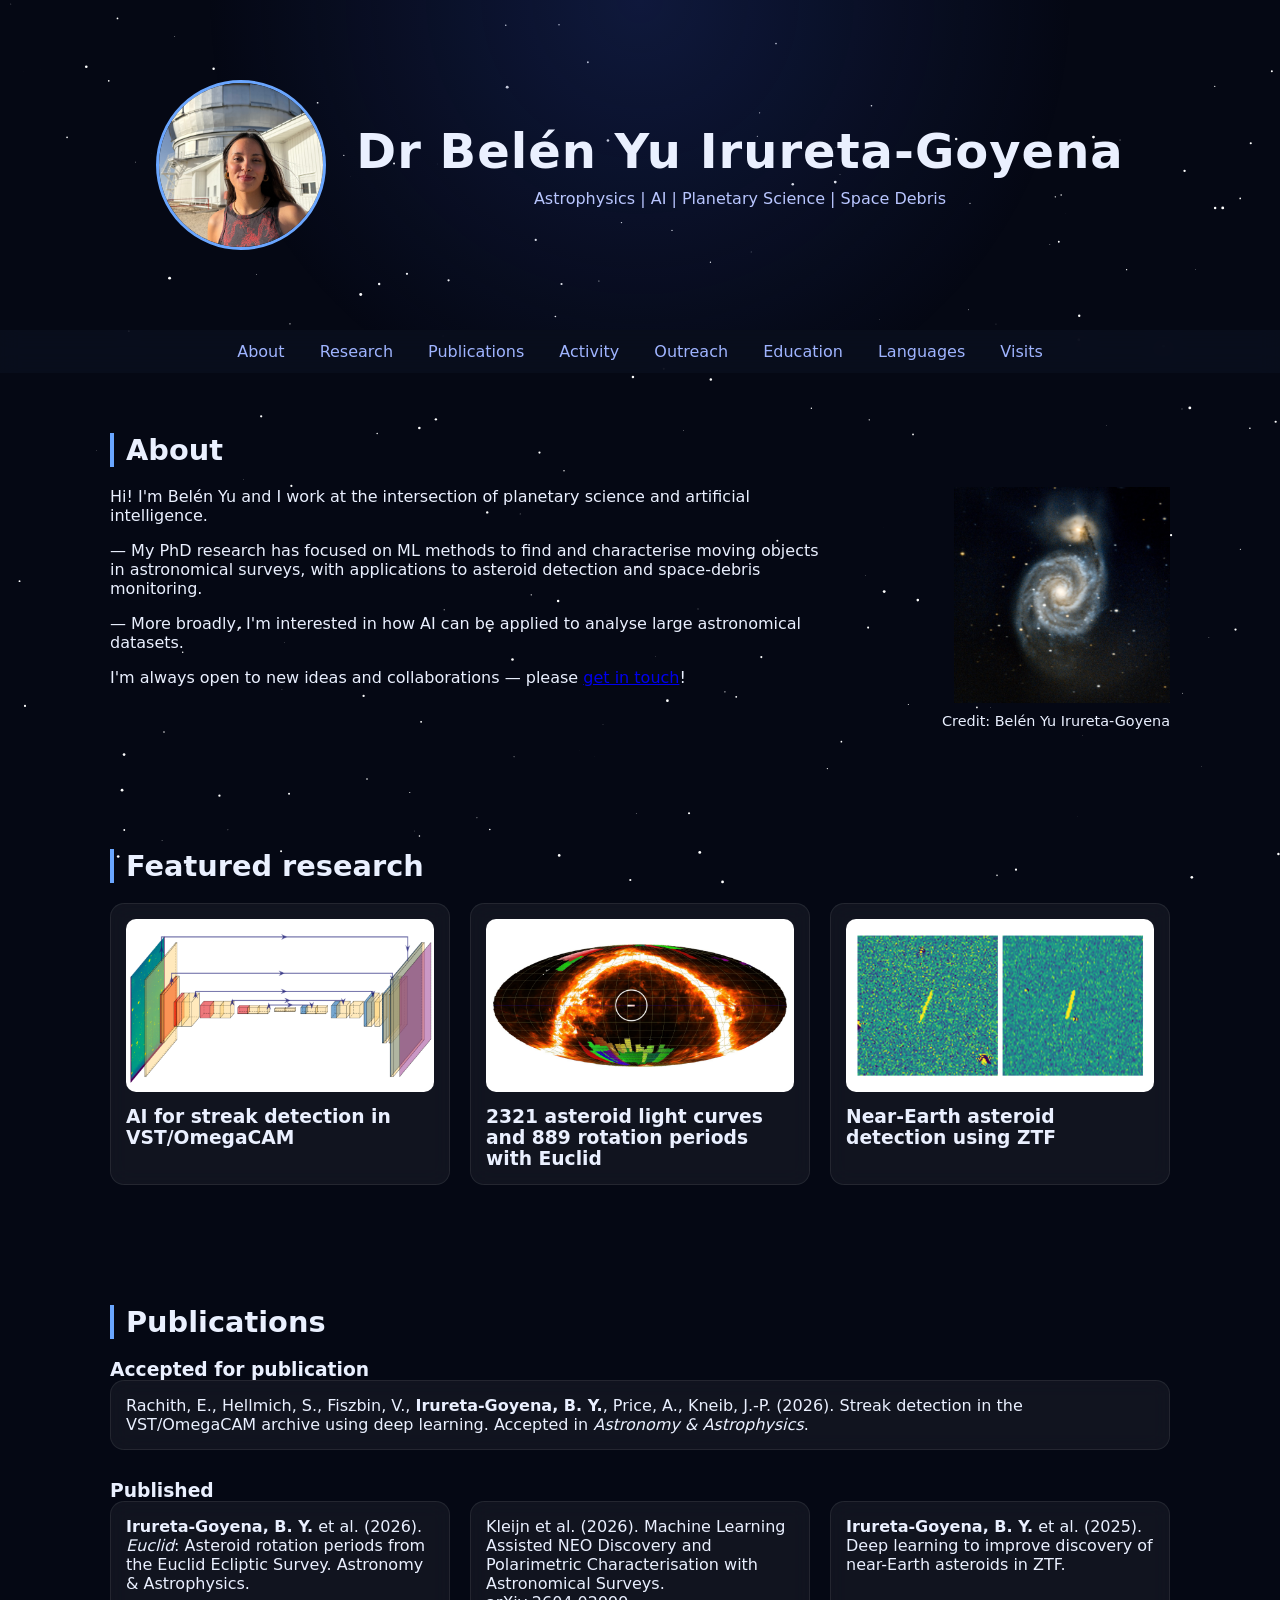
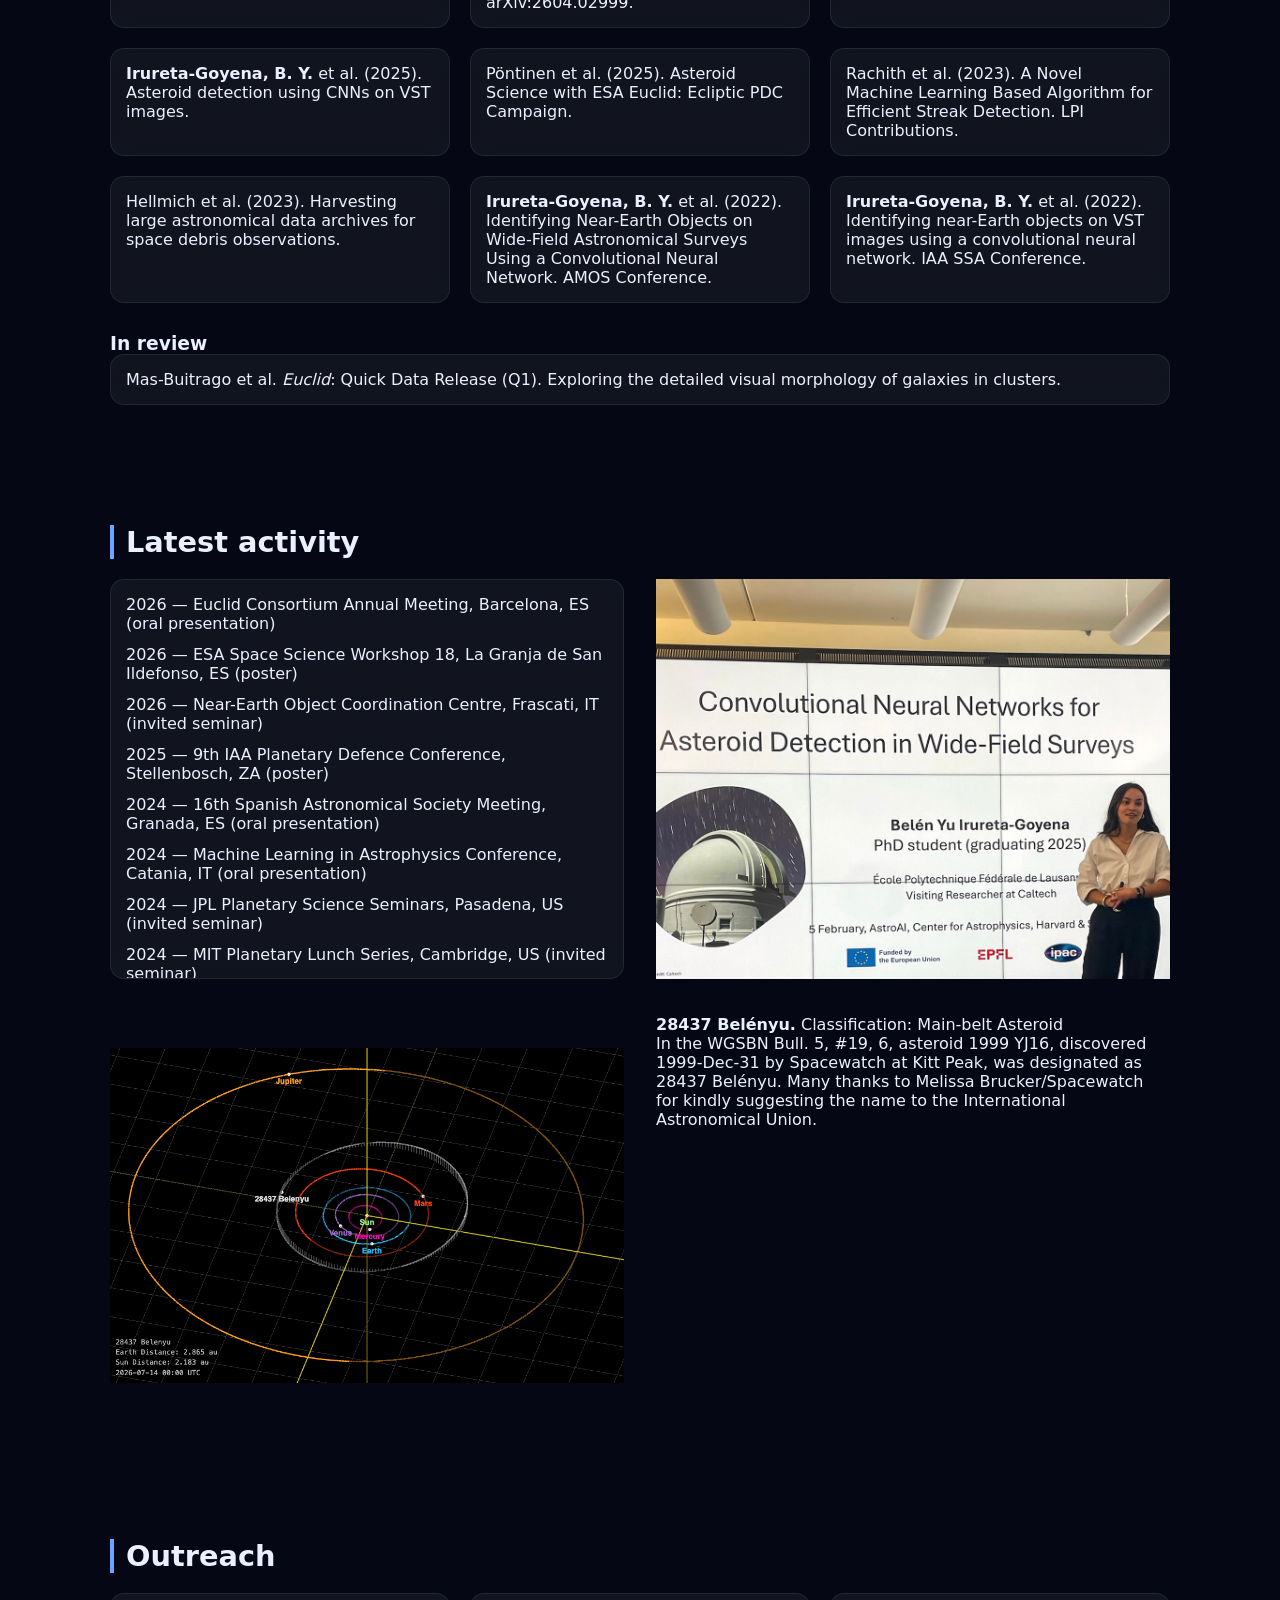
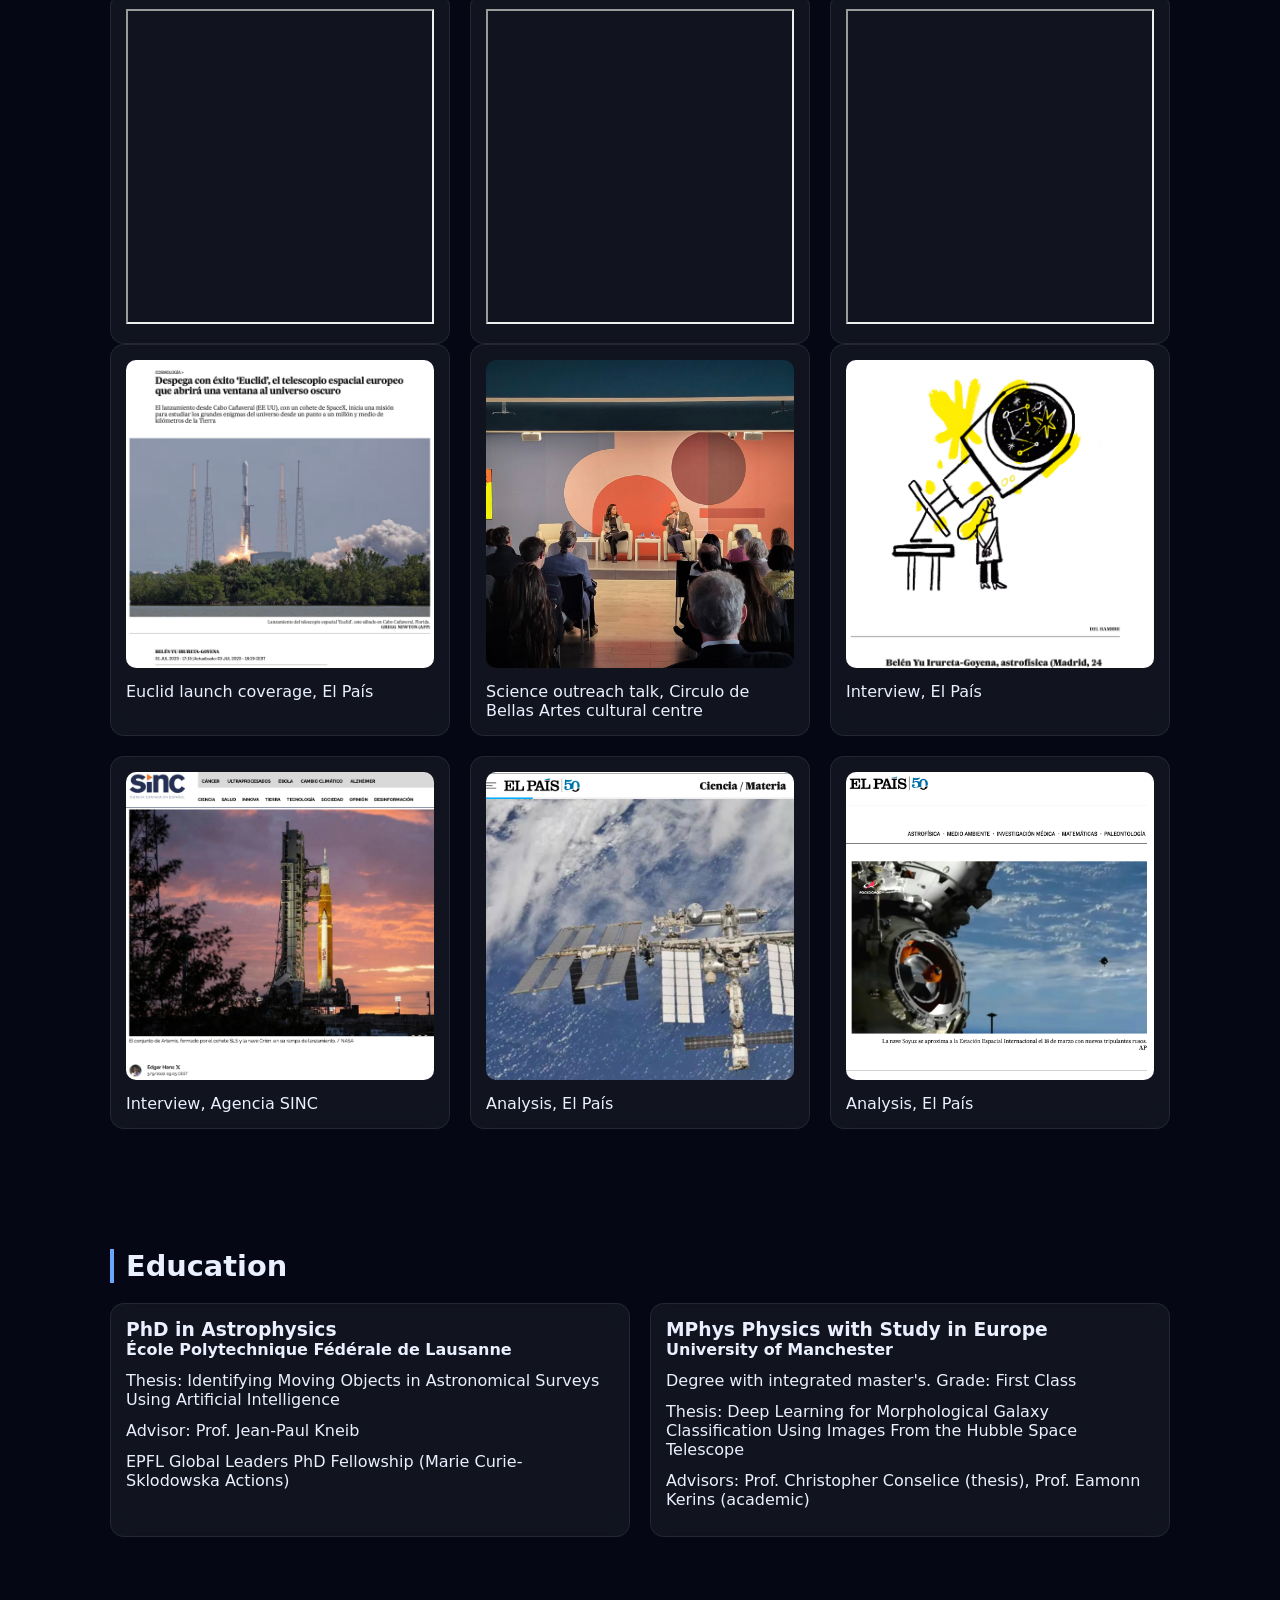
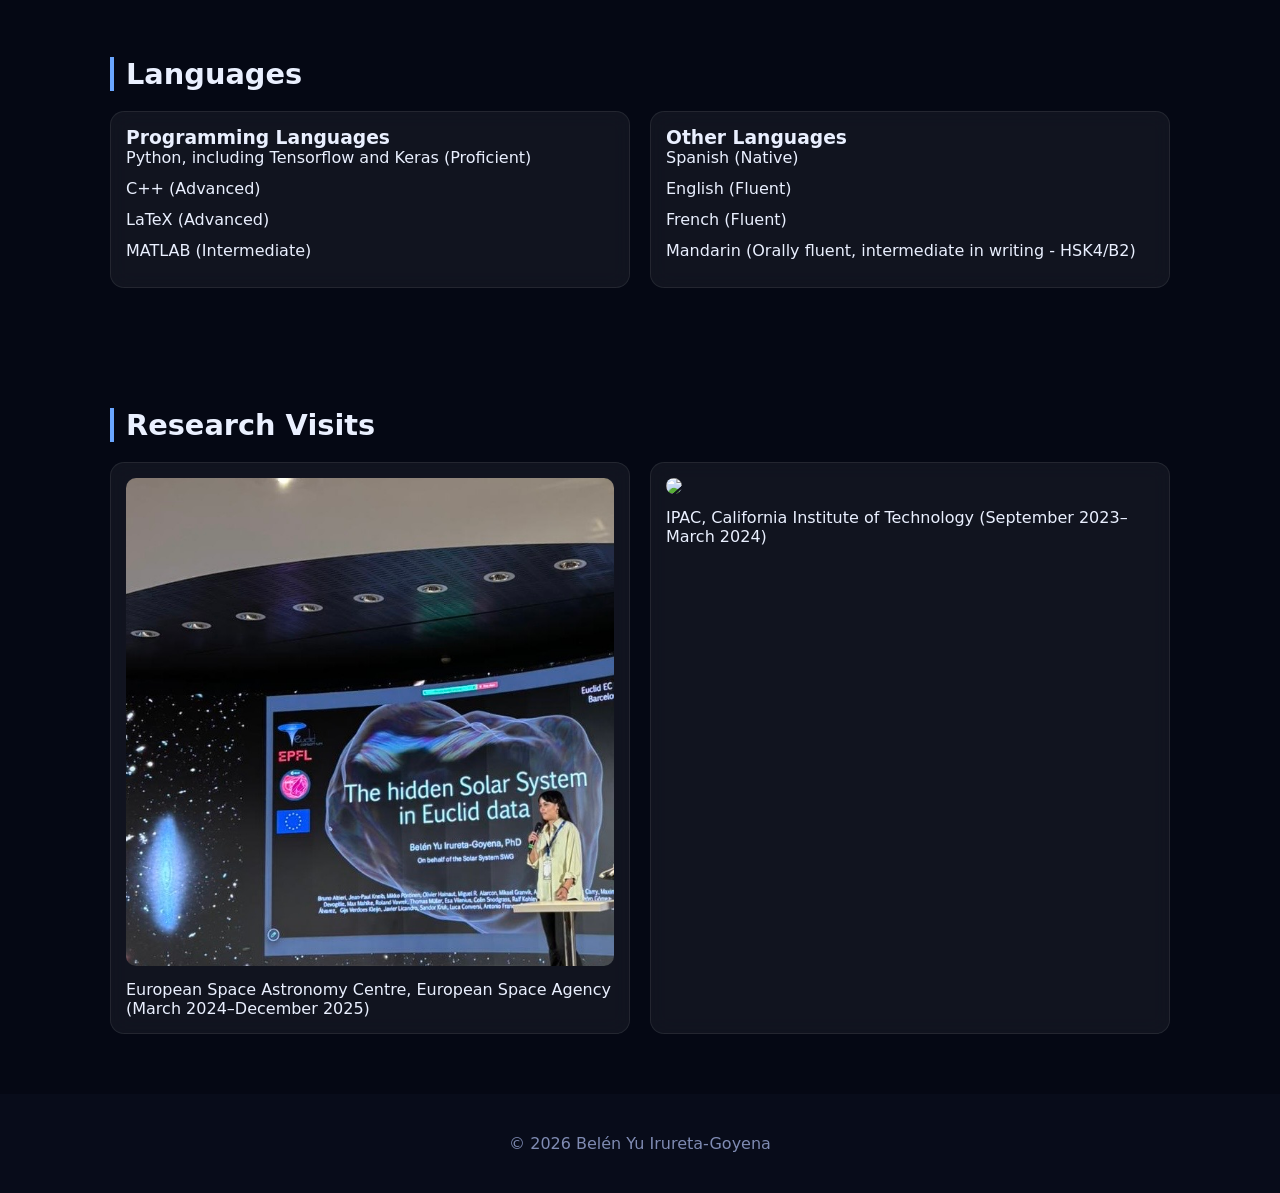
==== commit 8a706586: "Add Belenyu asteroid tracker section to index.html Added a section for the Belenyu asteroid tracker " ====
--- a/index.html
+++ b/index.html
@@ -346,7 +346,22 @@
     </div>
 
   </div>
-
+  <!-- Belenyu asteroid tracker -->
+  <div style="display:grid; grid-template-columns: 1fr 1fr; gap:2rem; align-items:start; margin-top:2rem;">
+    <!-- LEFT: Orbit image -->
+    <div>
+      <img
+        src="../images/orbit.png"
+        style="width:100%; height:400px; object-fit:contain;"
+        alt="Orbit of asteroid Belenyu"
+      >
+    </div>
+    <!-- RIGHT: Text -->
+    <div>
+      <p><strong>28437 Belényu.</strong> Classification: Main-belt Asteroid</p>
+      <p>In the WGSBN Bull. 5, #19, 6, asteroid 1999 YJ16, discovered 1999-Dec-31 by Spacewatch at Kitt Peak, was designated as 28437 Belényu. Many thanks to Melissa Brucker/Spacewatch for kindly suggesting the name to the International Astronomical Union.</p>
+    </div>
+  </div>
   <script>
     const images = [
       "../images/1.jpg",
@@ -438,7 +453,7 @@
     <div class="card">
       <h3>MPhys Physics with Study in Europe</h3>
       <p style="margin-bottom:12px;"><strong>University of Manchester</strong></p>
-      <p style="margin-bottom:12px;">First Class Honours</p>
+      <p style="margin-bottom:12px;">Degree with integrated master's. Grade: First Class</p>
       <p style="margin-bottom:12px;">Thesis: Deep Learning for Morphological Galaxy Classification Using Images From the Hubble Space Telescope</p>
       <p style="margin-bottom:12px;">Advisors: Prof. Christopher Conselice (thesis), Prof. Eamonn Kerins (academic)</p>
     </div>
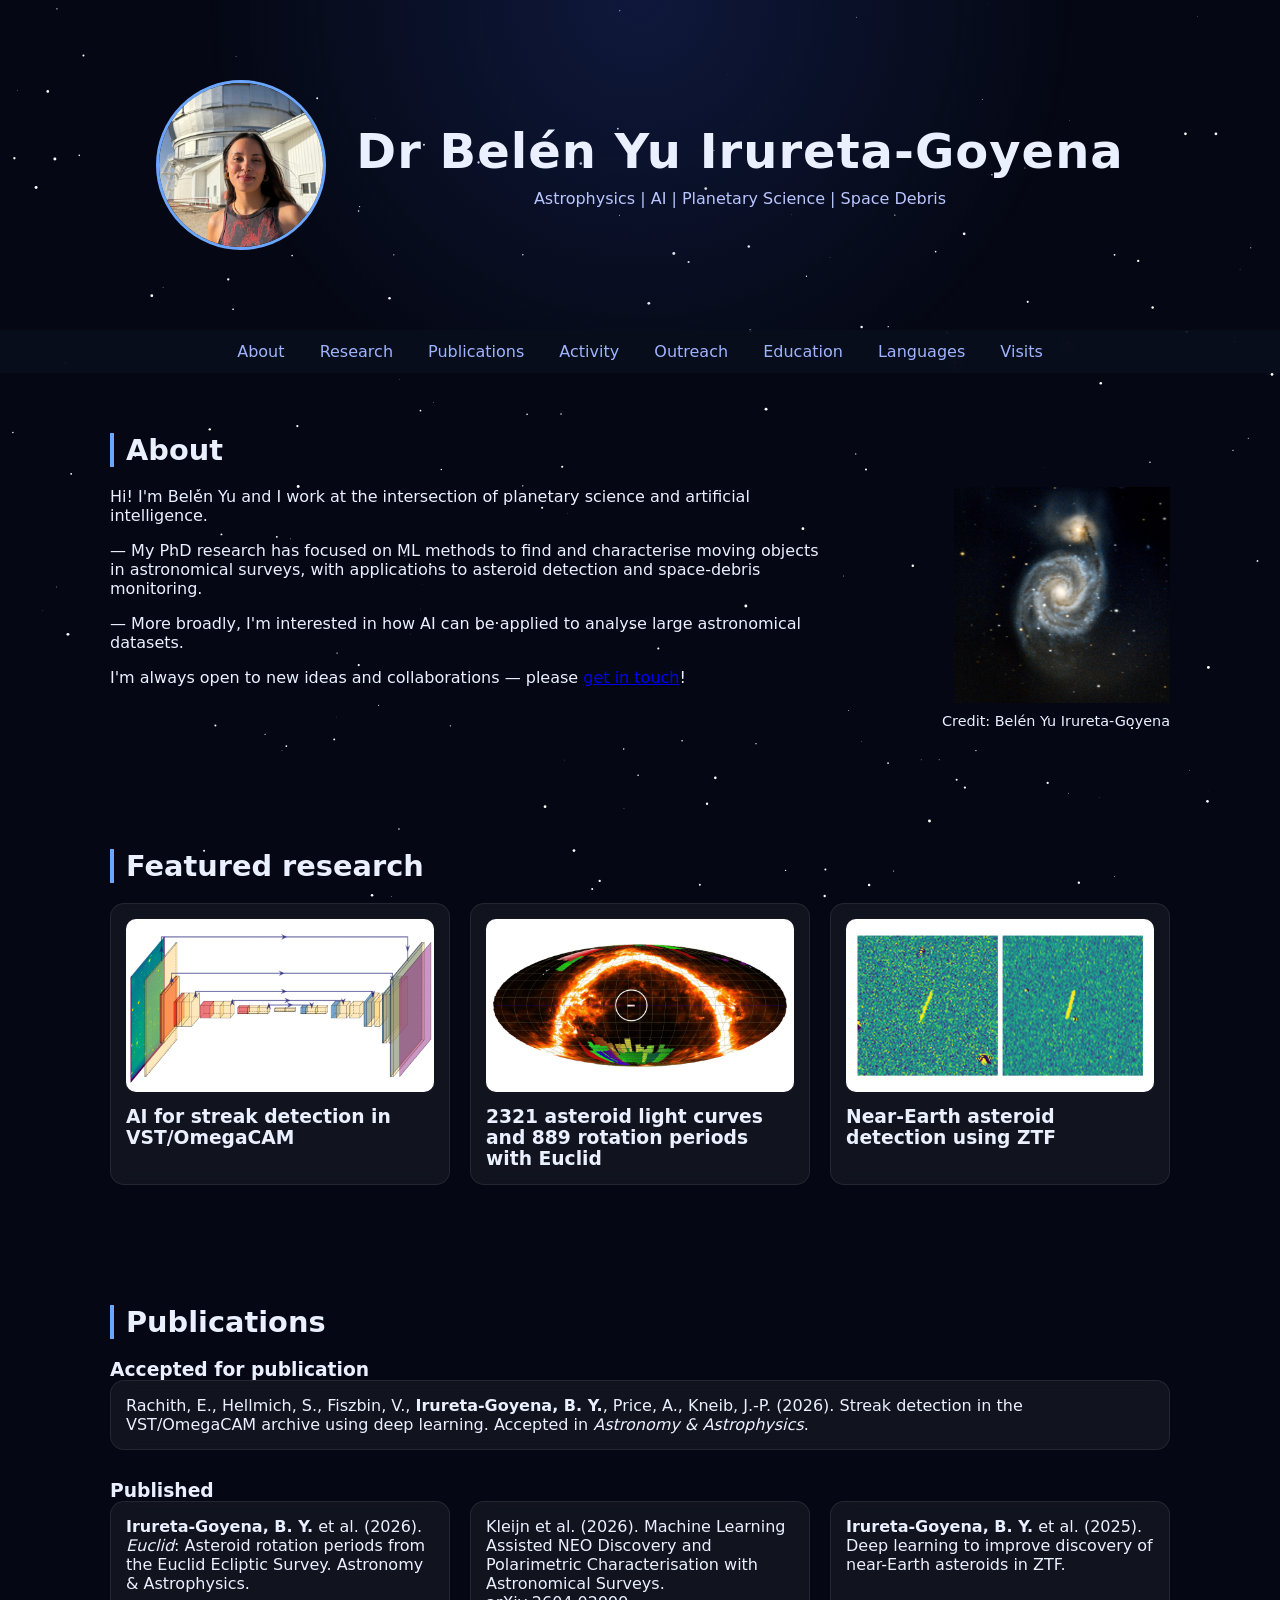
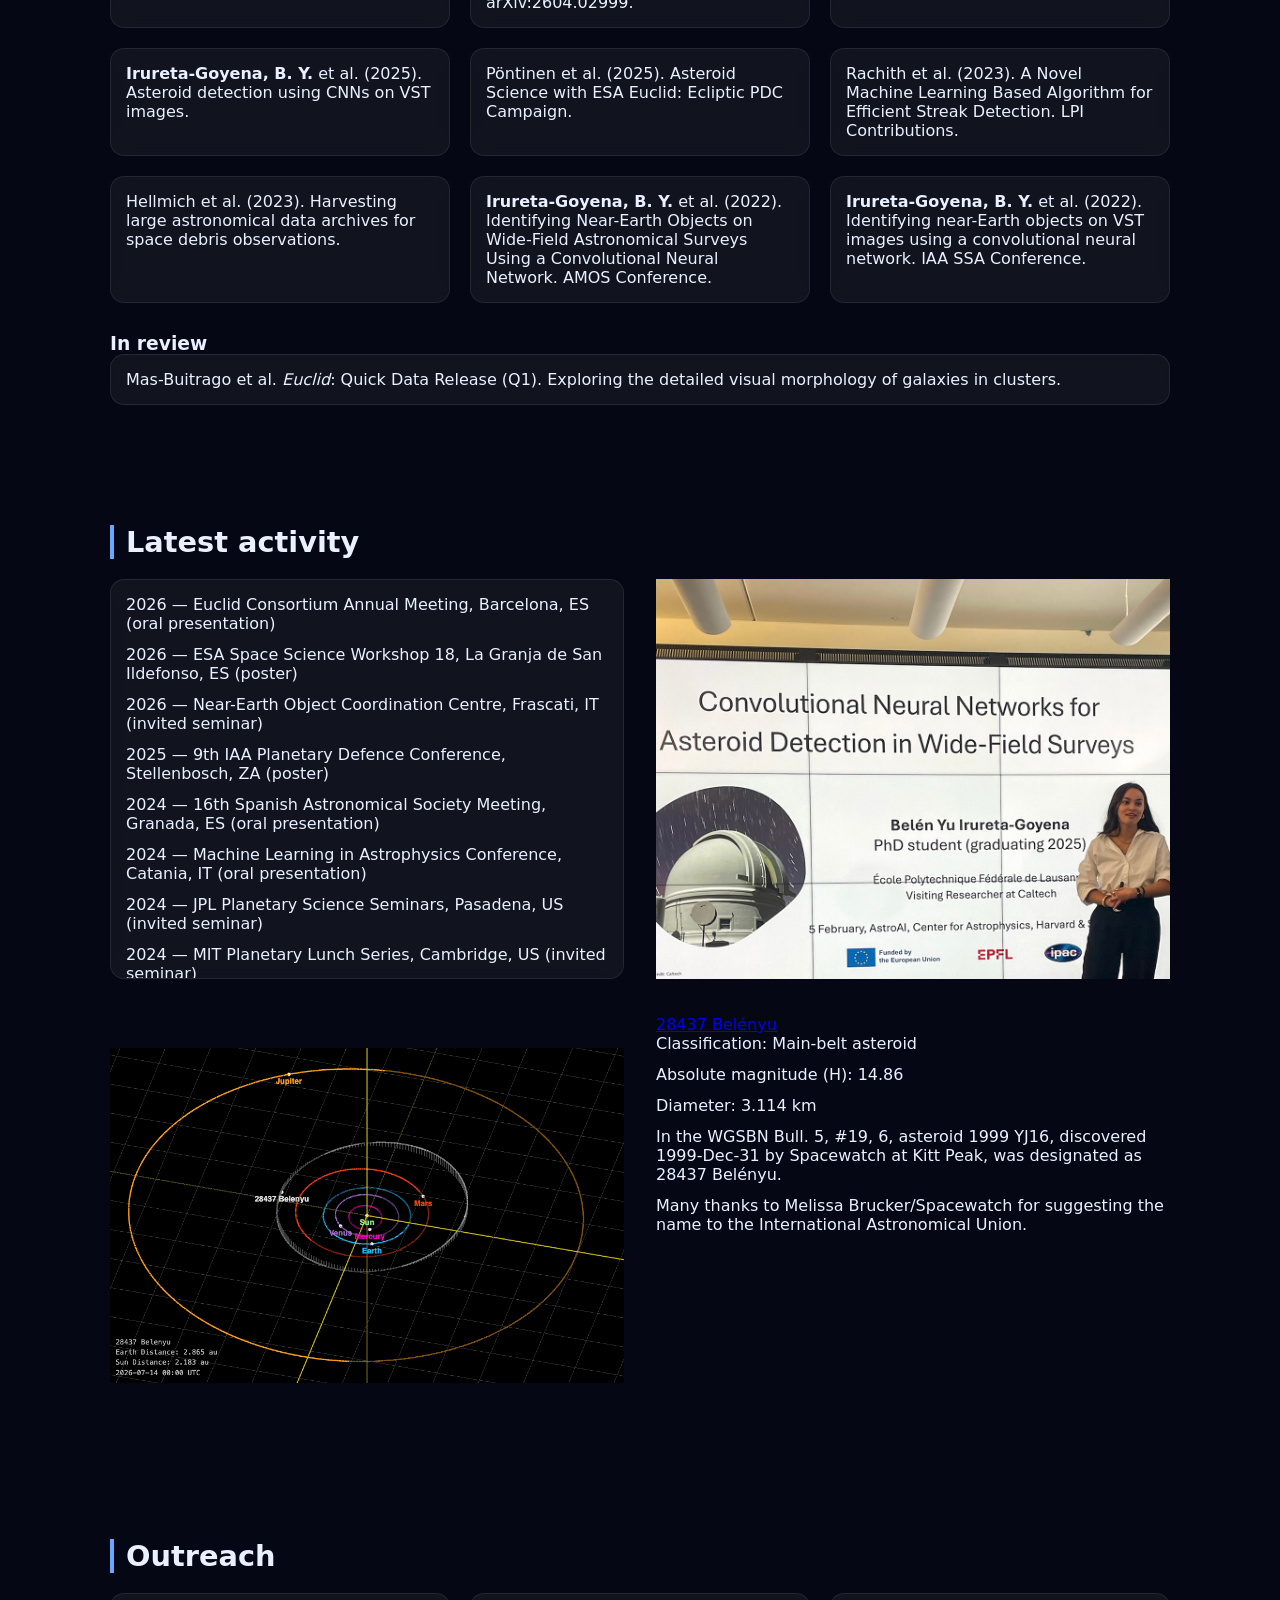
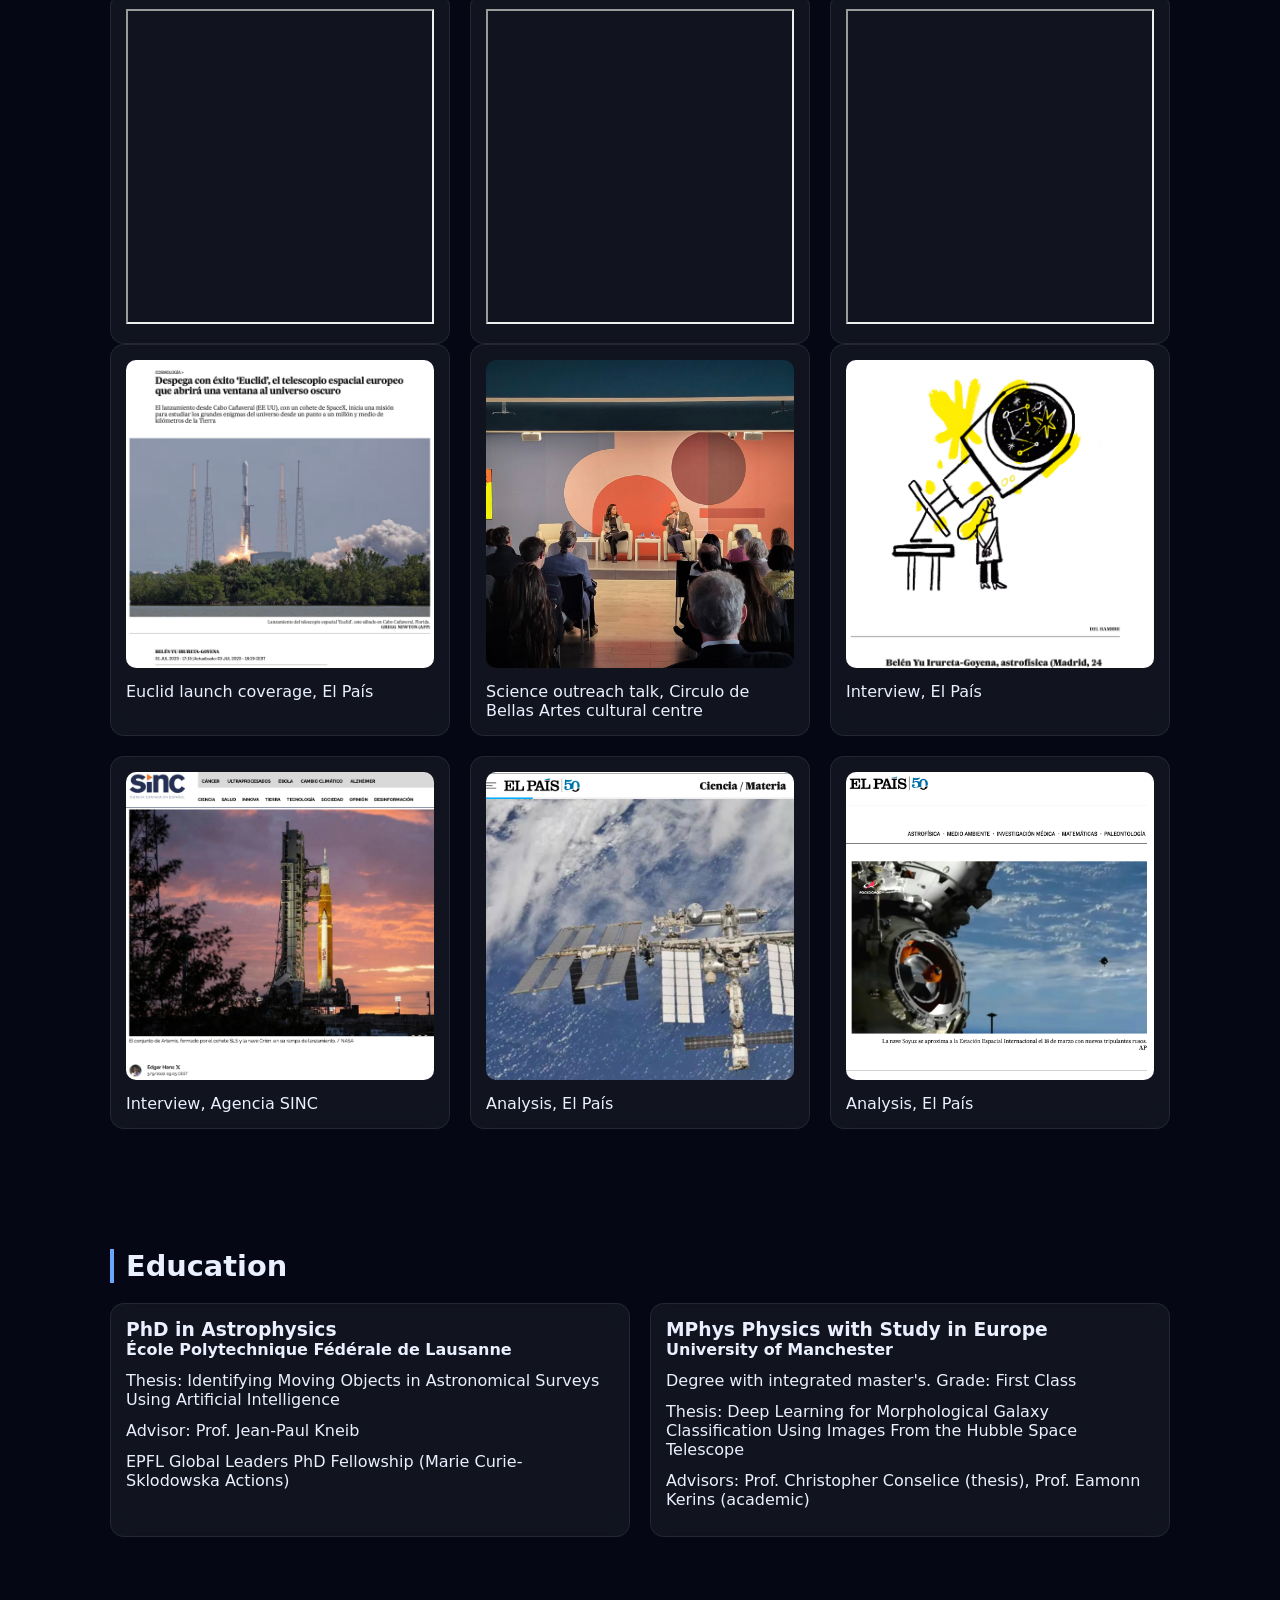
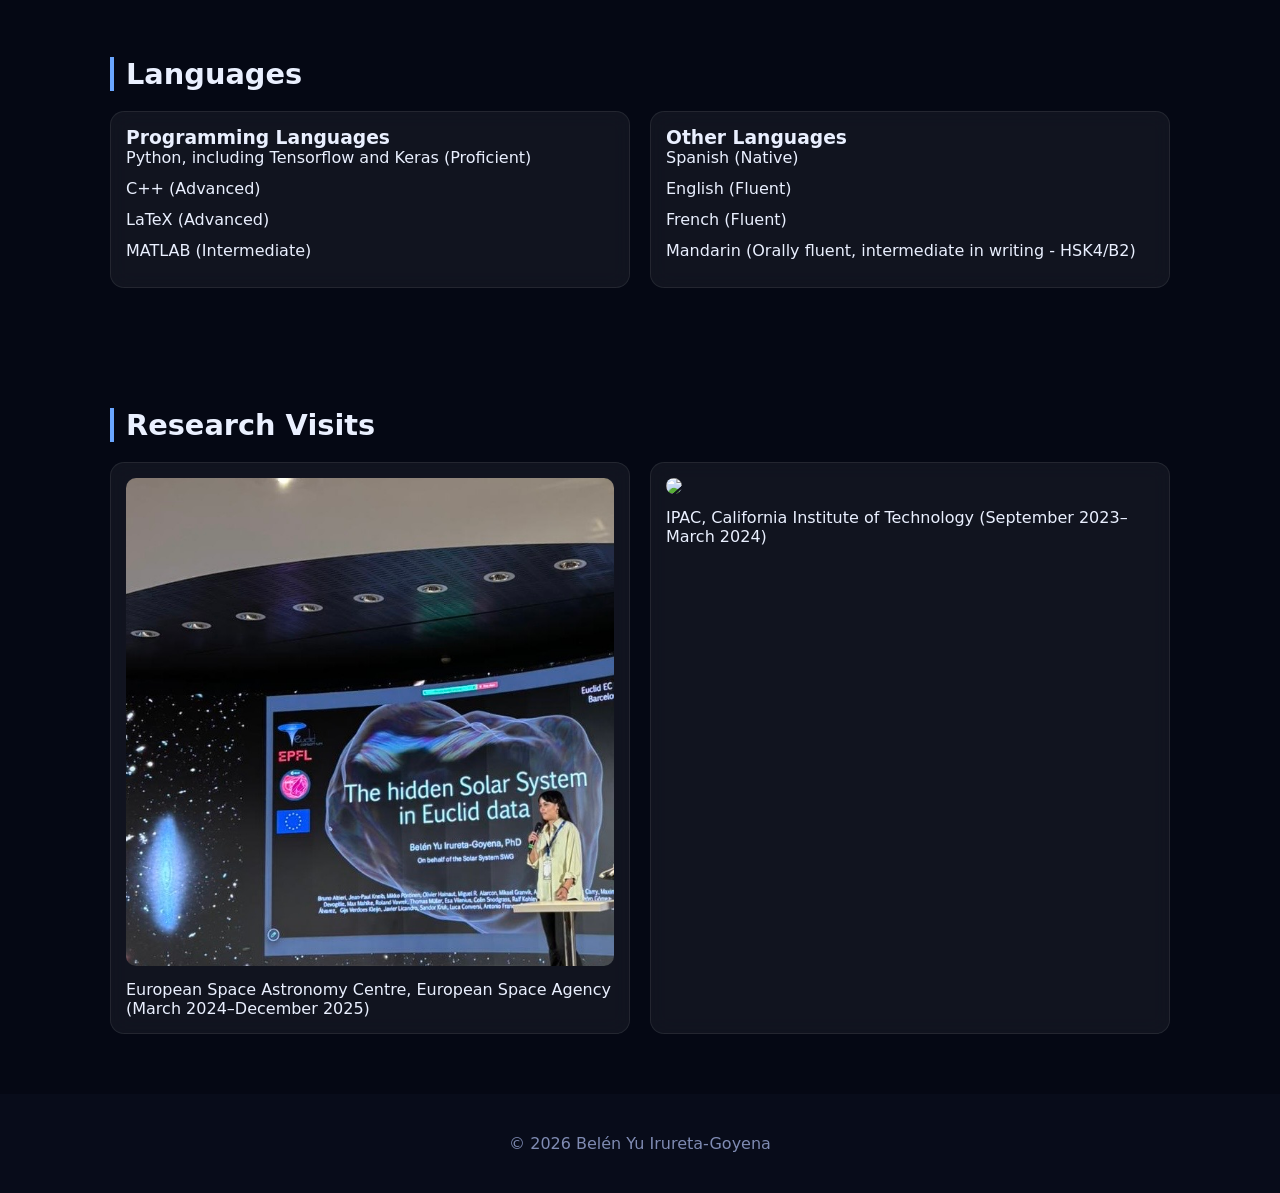
==== commit be541fa0: "Revise asteroid 28437 Belényu details in index.html Updated asteroid information with a link and add" ====
--- a/index.html
+++ b/index.html
@@ -358,8 +358,14 @@
     </div>
     <!-- RIGHT: Text -->
     <div>
-      <p><strong>28437 Belényu.</strong> Classification: Main-belt Asteroid</p>
-      <p>In the WGSBN Bull. 5, #19, 6, asteroid 1999 YJ16, discovered 1999-Dec-31 by Spacewatch at Kitt Peak, was designated as 28437 Belényu. Many thanks to Melissa Brucker/Spacewatch for kindly suggesting the name to the International Astronomical Union.</p>
+      <p>
+        <a href="https://ssd.jpl.nasa.gov/tools/sbdb_lookup.html#/?sstr=28437" target="_blank" rel="noopener">28437 Belényu</a>
+      </p>
+      <p style="margin-bottom:12px;">Classification: Main-belt asteroid</p>
+      <p style="margin-bottom:12px;">Absolute magnitude (H): 14.86</p>
+      <p style="margin-bottom:12px;">Diameter: 3.114 km</p>
+      <p style="margin-bottom:12px;">In the WGSBN Bull. 5, #19, 6, asteroid 1999 YJ16, discovered 1999-Dec-31 by Spacewatch at Kitt Peak, was designated as 28437 Belényu.</p>
+      <p>Many thanks to Melissa Brucker/Spacewatch for suggesting the name to the International Astronomical Union.</p>
     </div>
   </div>
   <script>
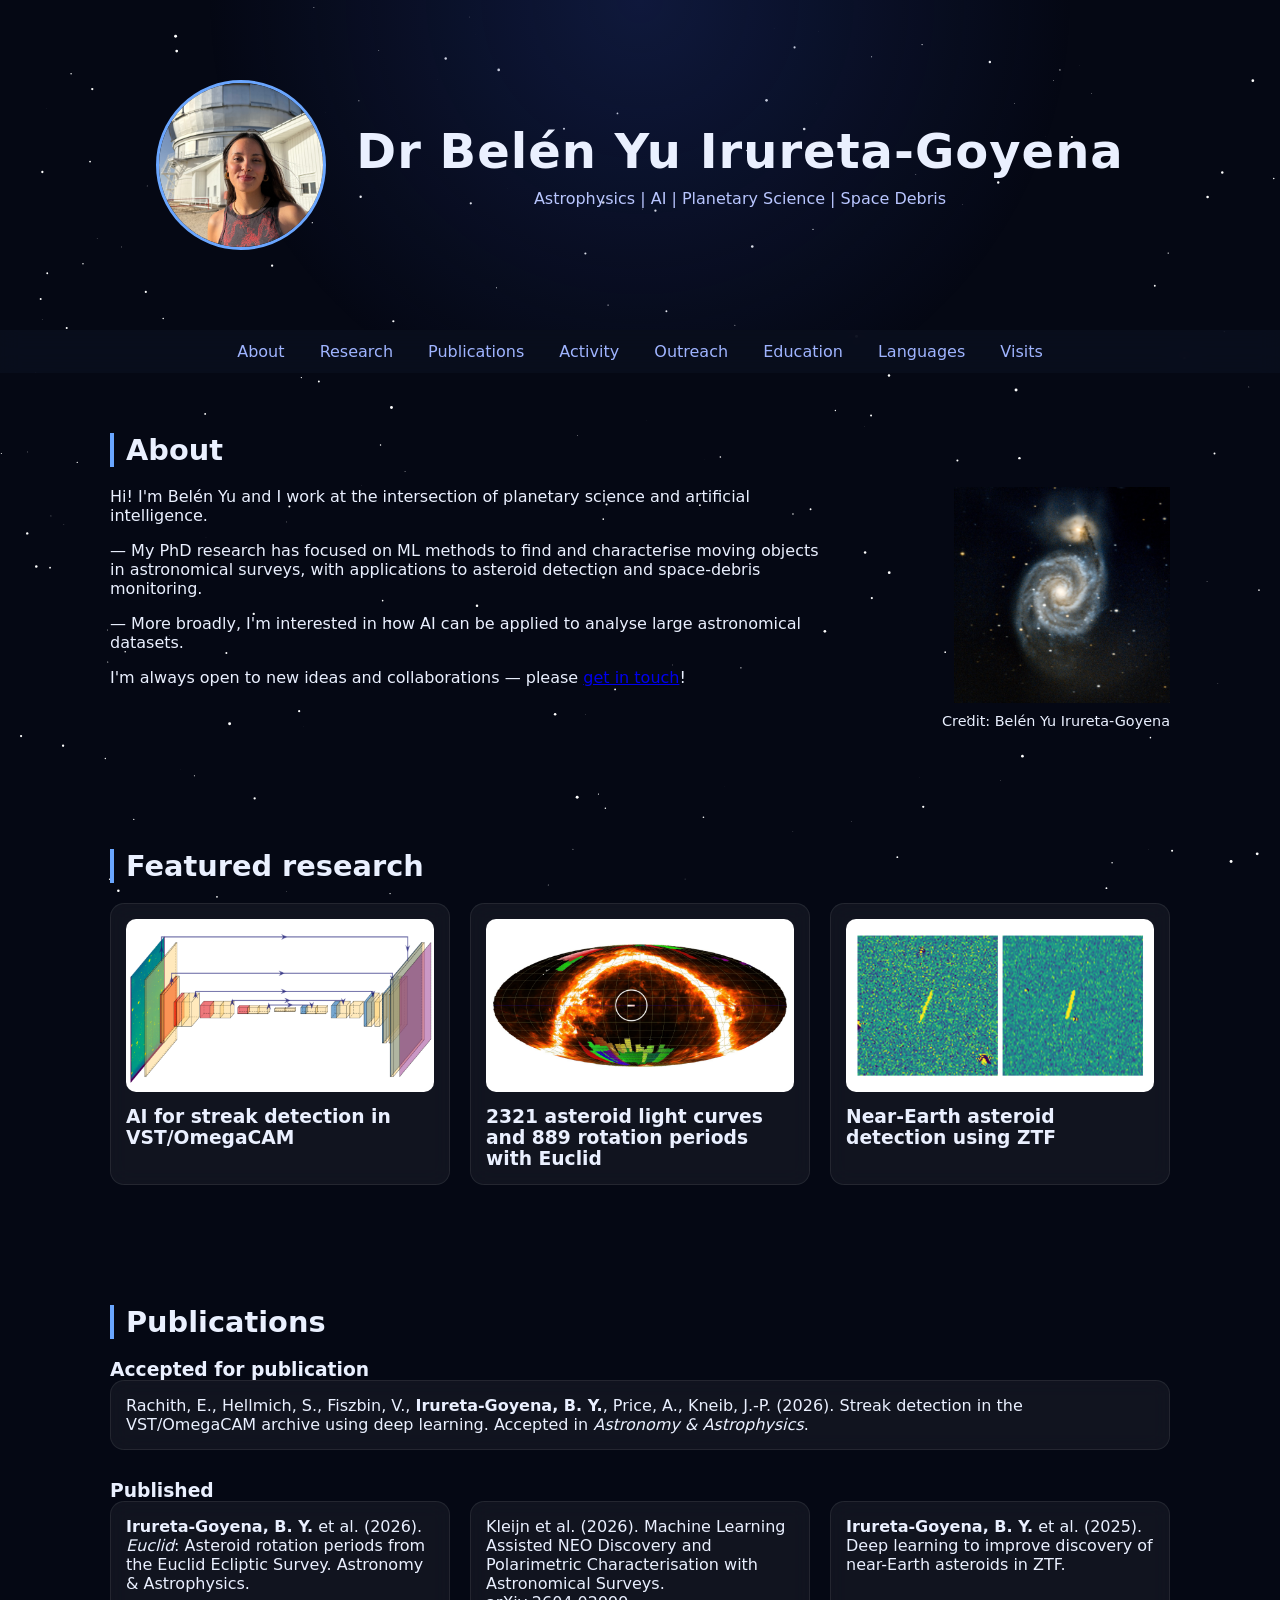
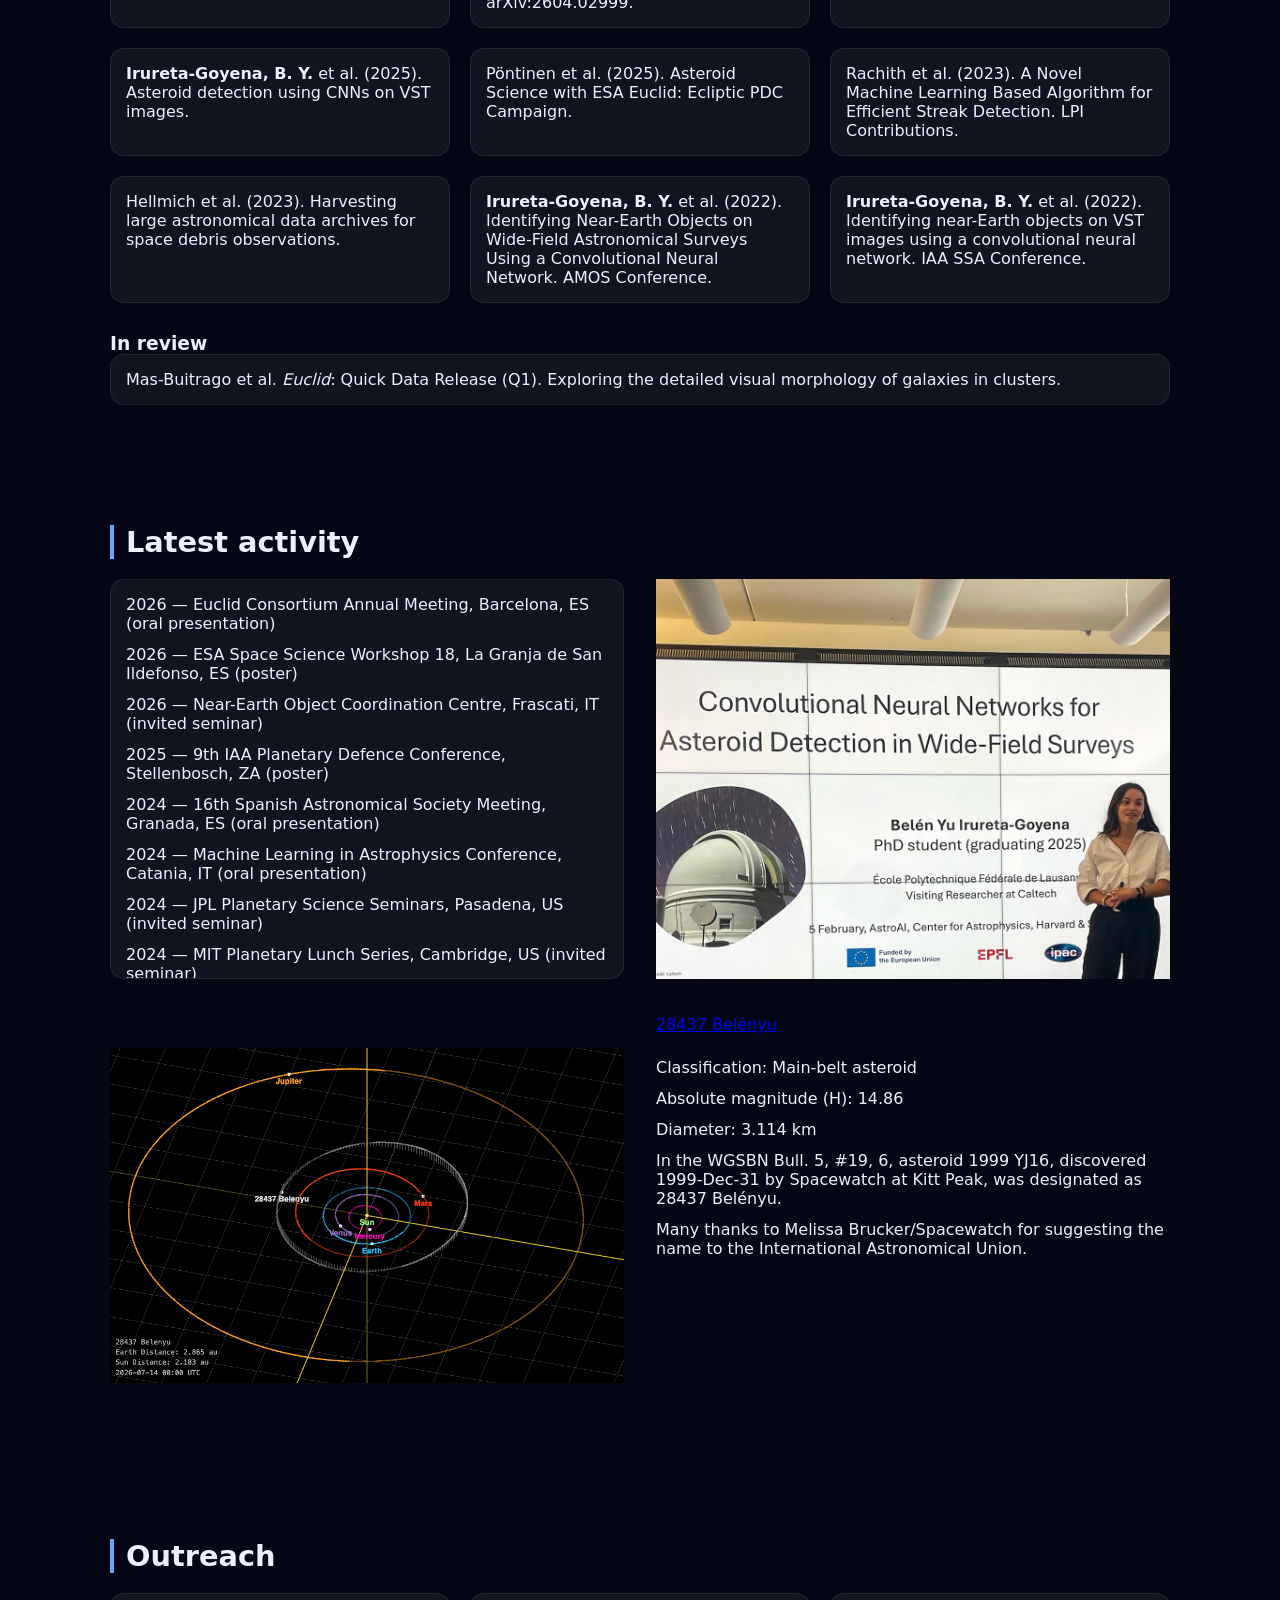
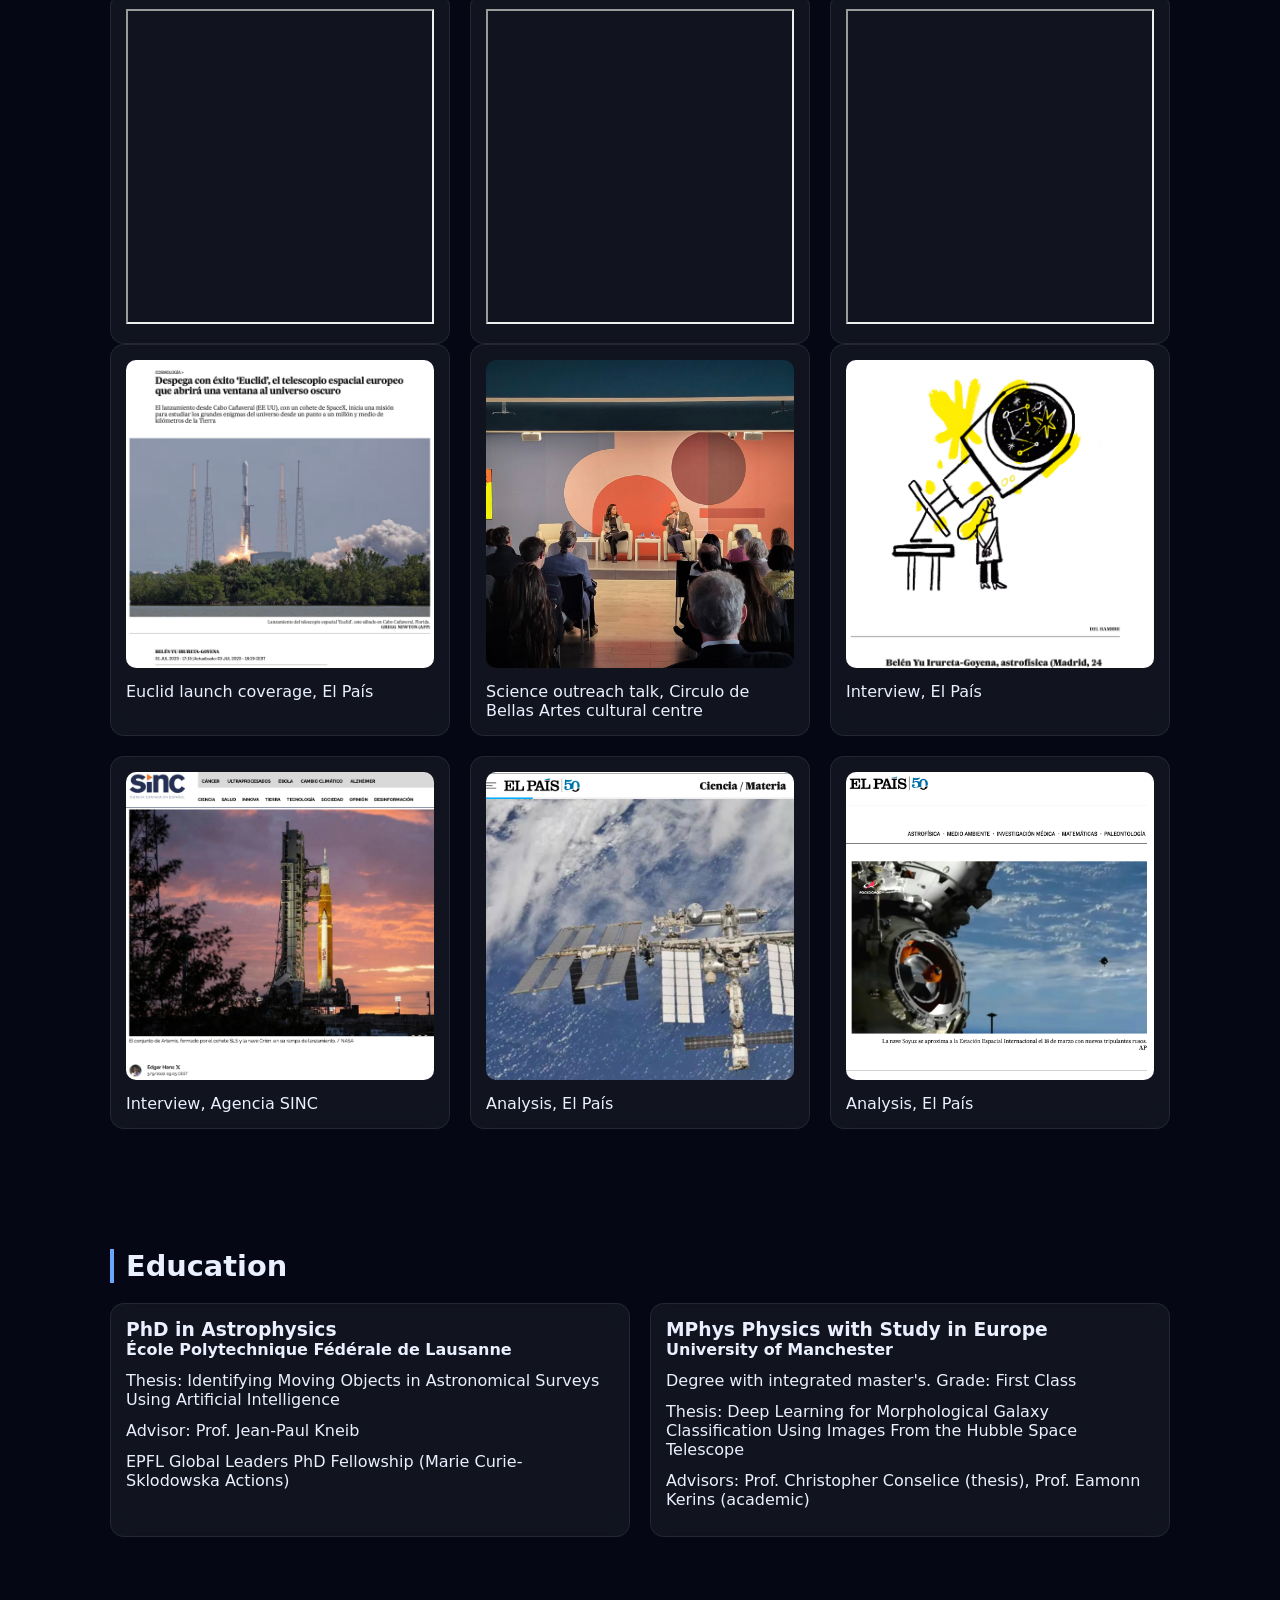
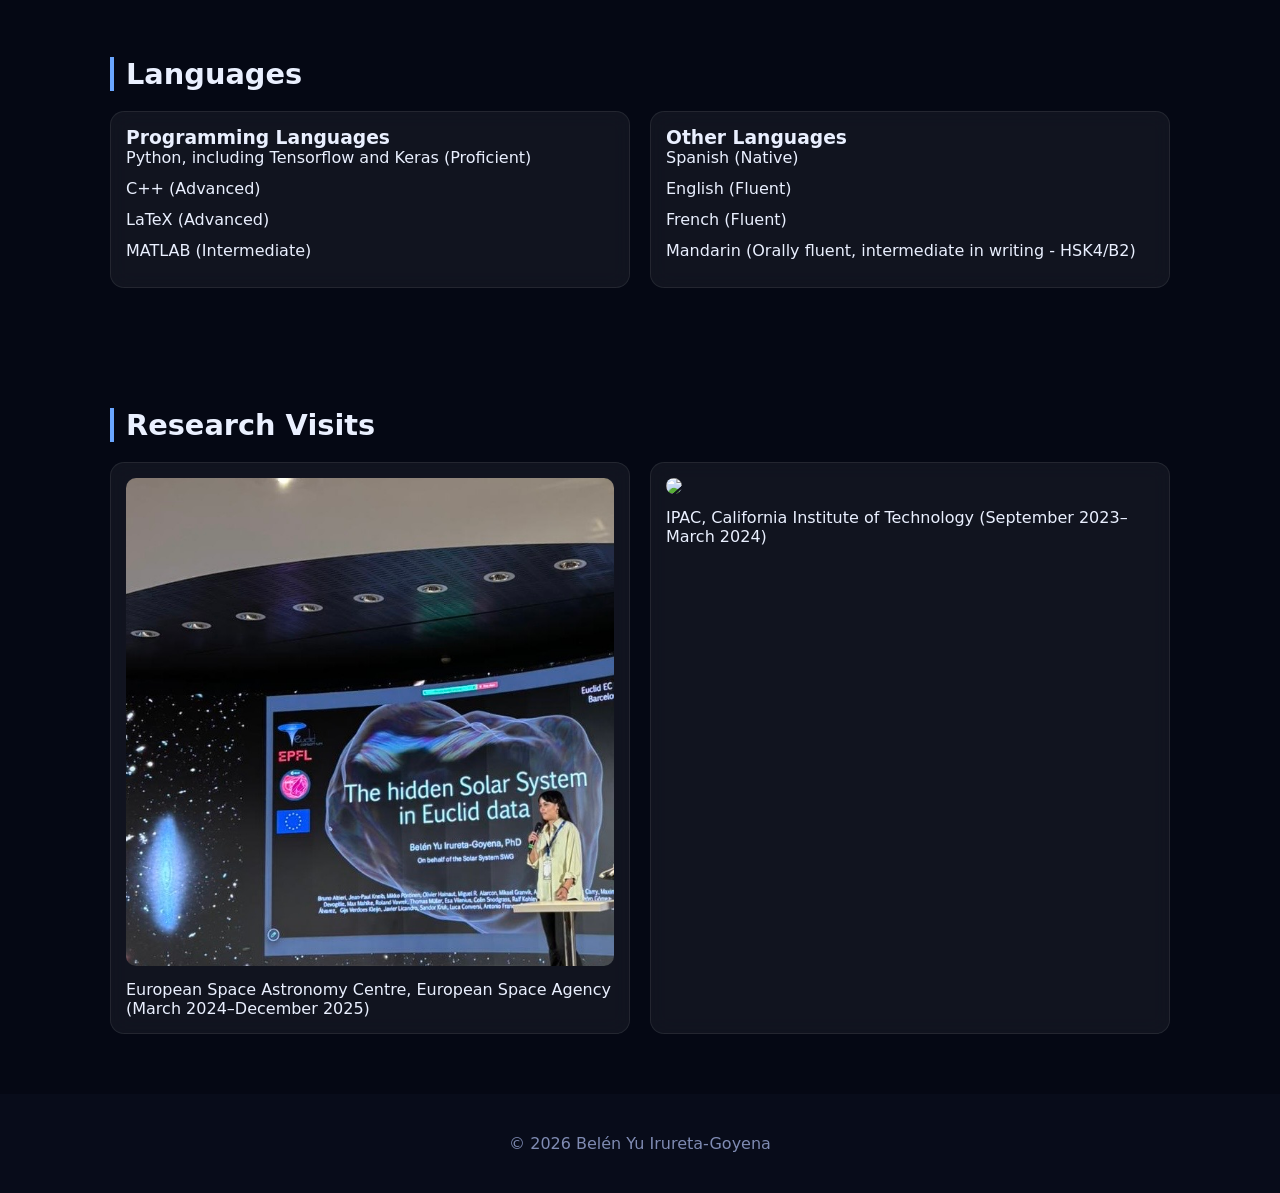
==== commit 0e6feeb1: "Update paragraph style for improved layout Add margin to the paragraph for better spacing" ====
--- a/index.html
+++ b/index.html
@@ -358,7 +358,7 @@
     </div>
     <!-- RIGHT: Text -->
     <div>
-      <p>
+      <p style="margin-bottom:24px;">
         <a href="https://ssd.jpl.nasa.gov/tools/sbdb_lookup.html#/?sstr=28437" target="_blank" rel="noopener">28437 Belényu</a>
       </p>
       <p style="margin-bottom:12px;">Classification: Main-belt asteroid</p>
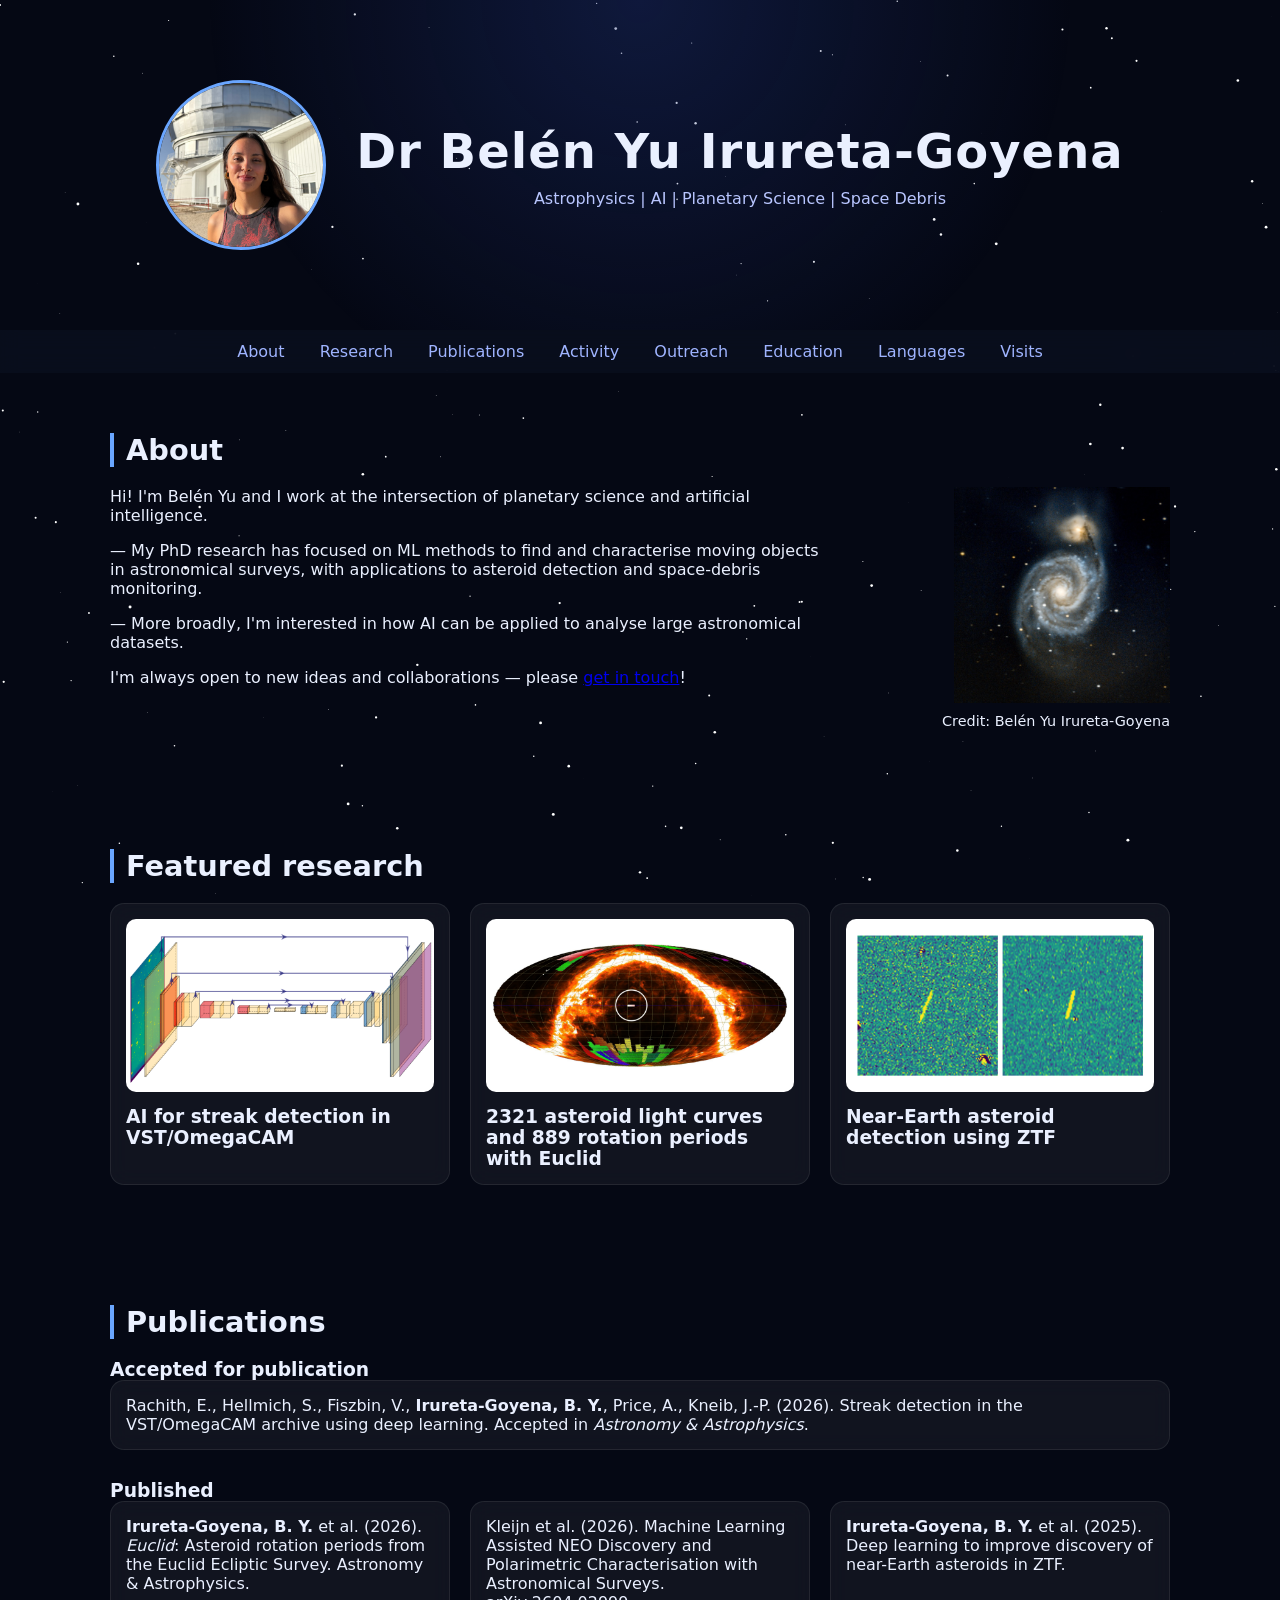
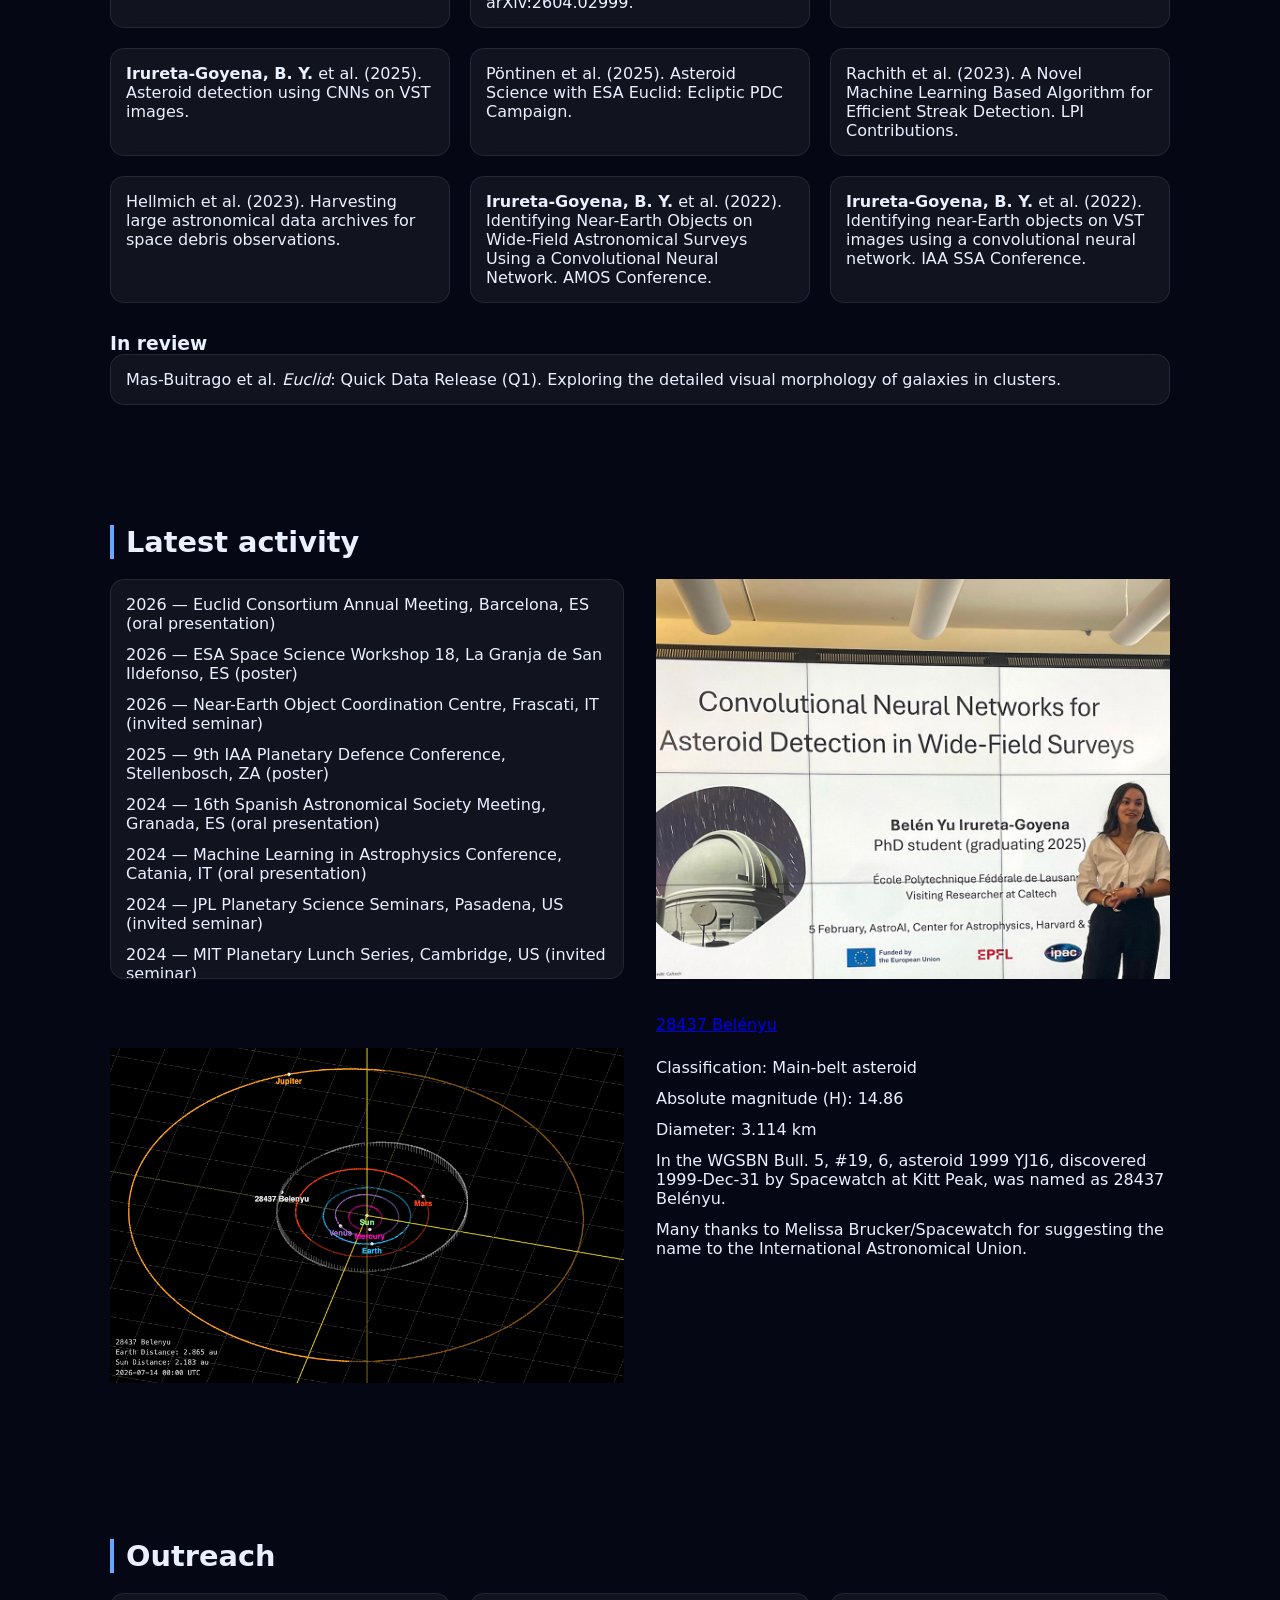
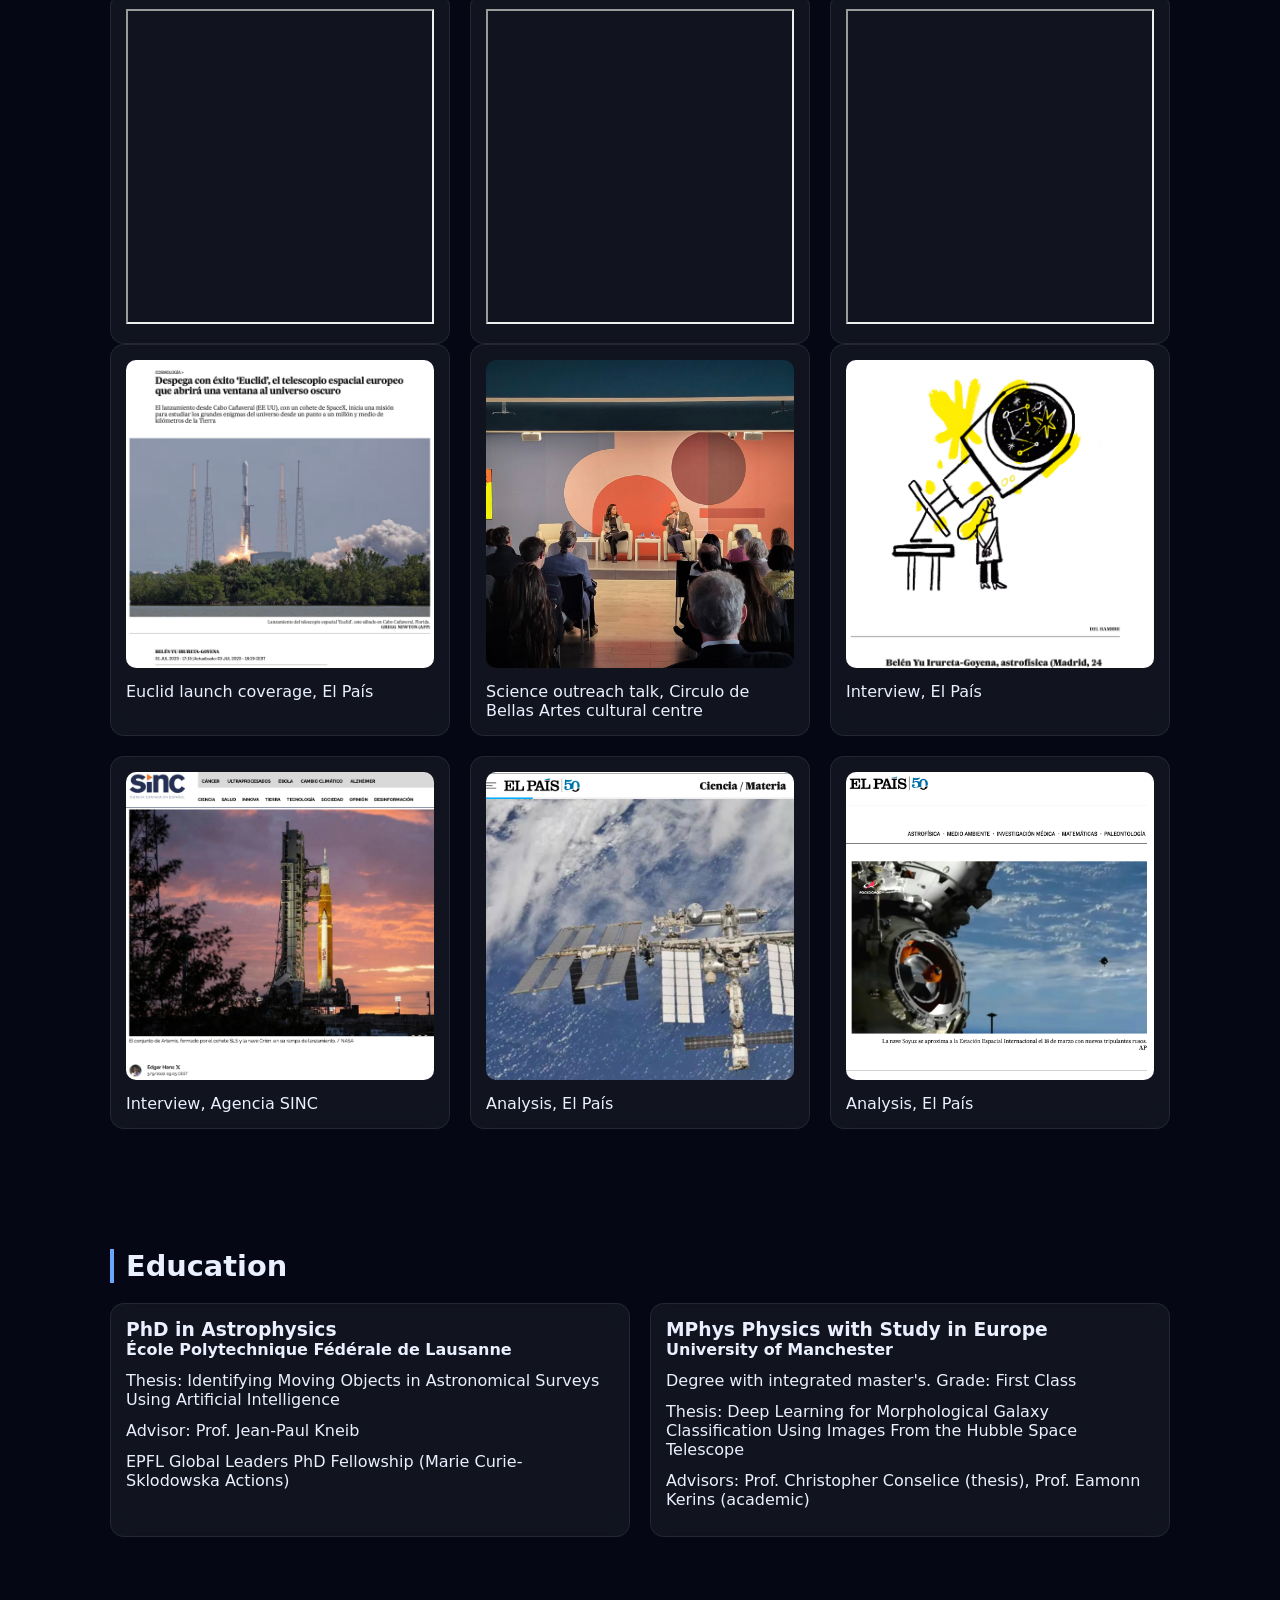
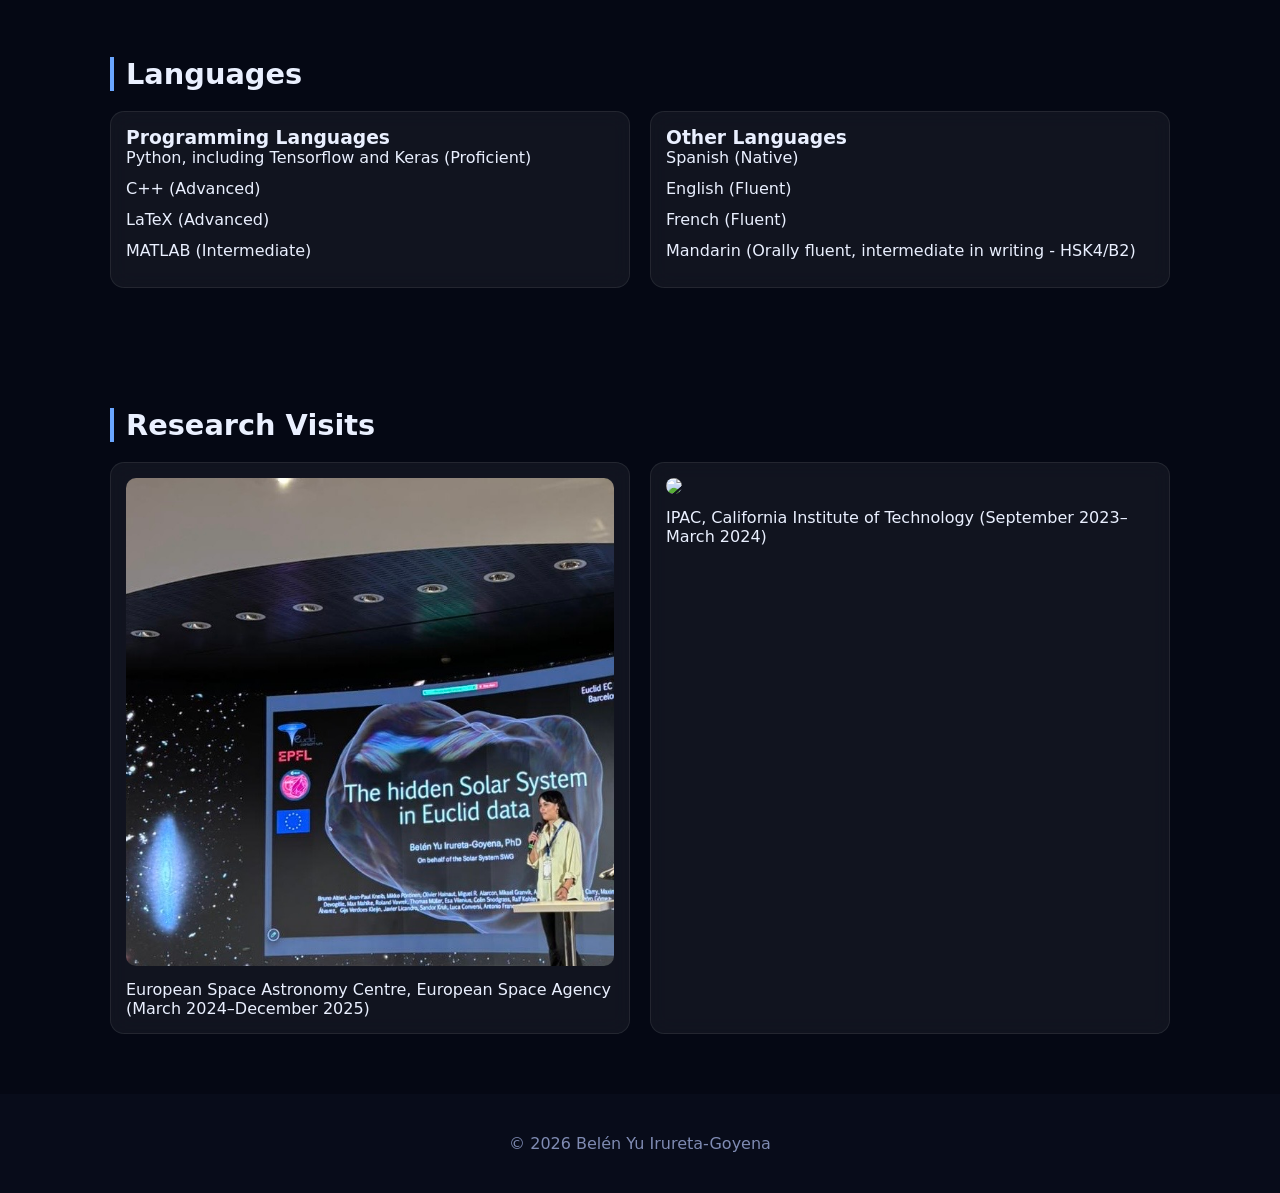
==== commit 511f7fec: "Update naming description for asteroid 28437 Belényu" ====
--- a/index.html
+++ b/index.html
@@ -364,7 +364,7 @@
       <p style="margin-bottom:12px;">Classification: Main-belt asteroid</p>
       <p style="margin-bottom:12px;">Absolute magnitude (H): 14.86</p>
       <p style="margin-bottom:12px;">Diameter: 3.114 km</p>
-      <p style="margin-bottom:12px;">In the WGSBN Bull. 5, #19, 6, asteroid 1999 YJ16, discovered 1999-Dec-31 by Spacewatch at Kitt Peak, was designated as 28437 Belényu.</p>
+      <p style="margin-bottom:12px;">In the WGSBN Bull. 5, #19, 6, asteroid 1999 YJ16, discovered 1999-Dec-31 by Spacewatch at Kitt Peak, was named as 28437 Belényu.</p>
       <p>Many thanks to Melissa Brucker/Spacewatch for suggesting the name to the International Astronomical Union.</p>
     </div>
   </div>
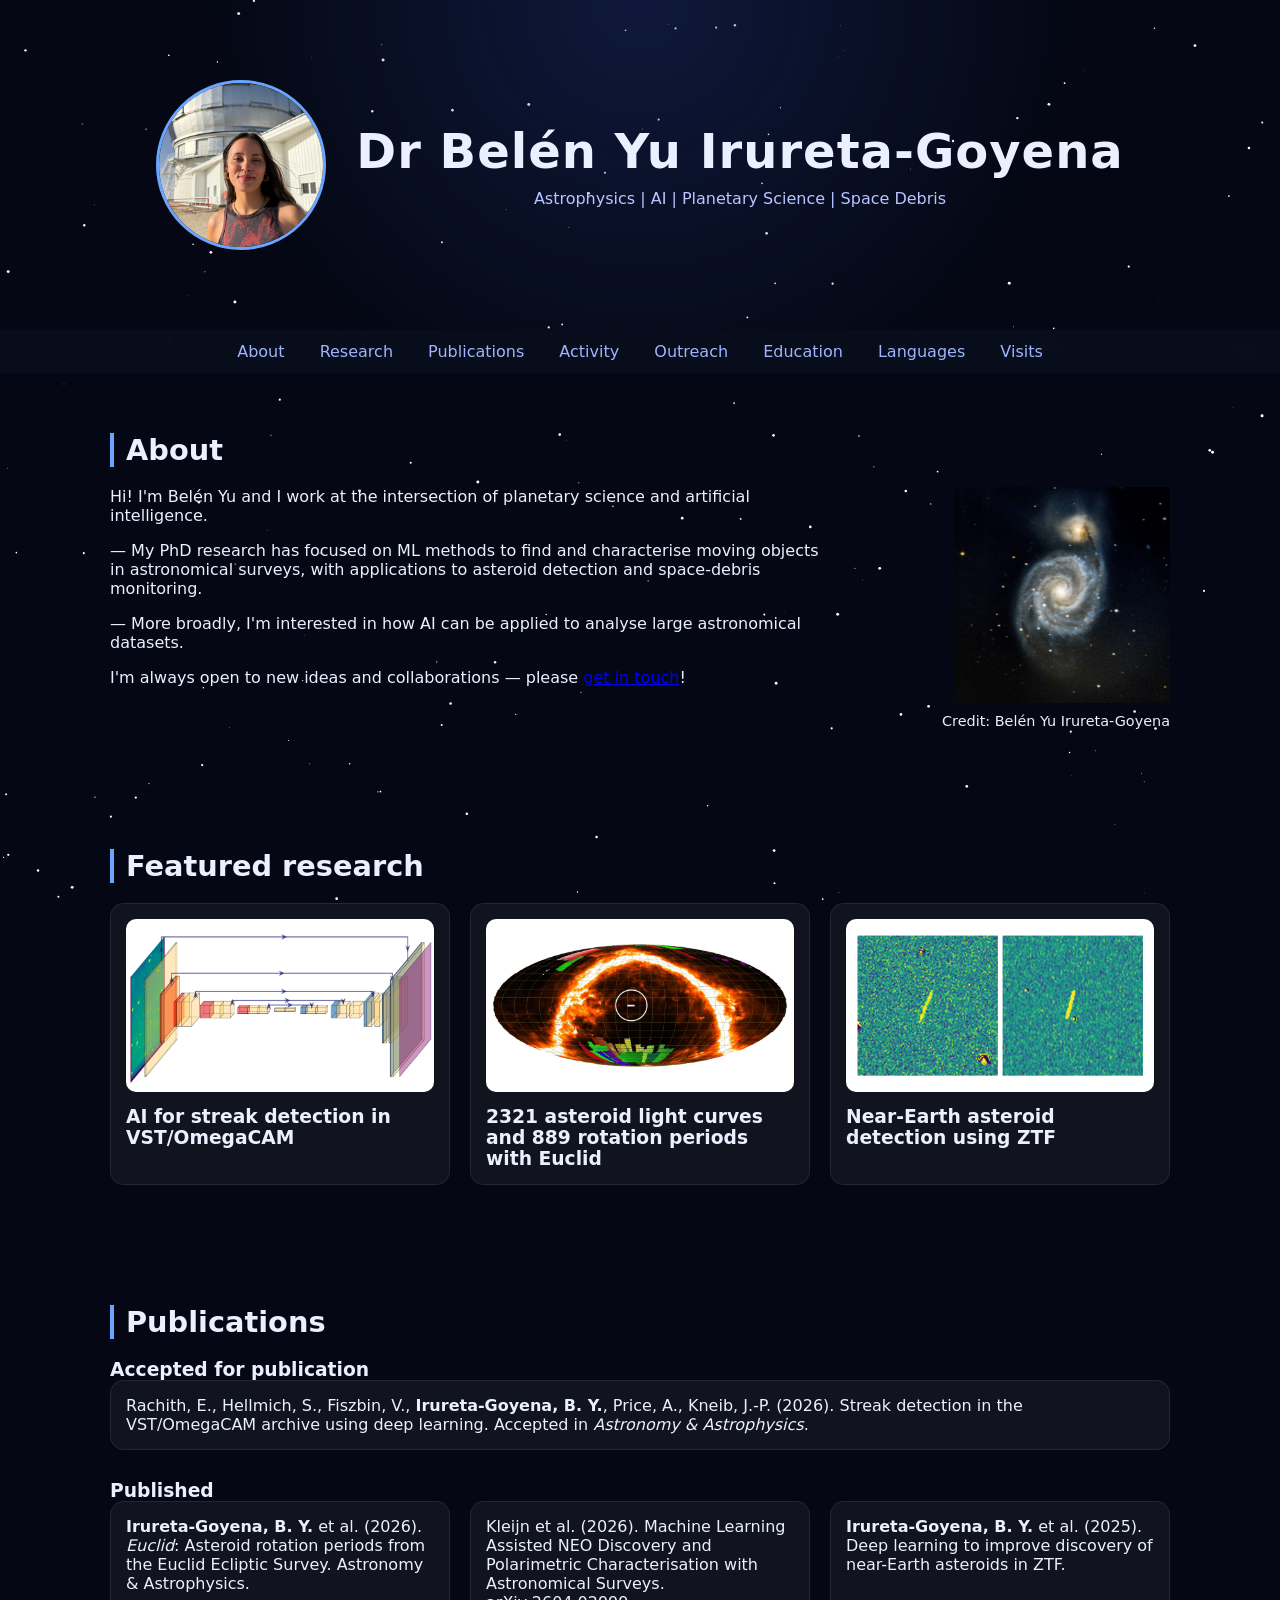
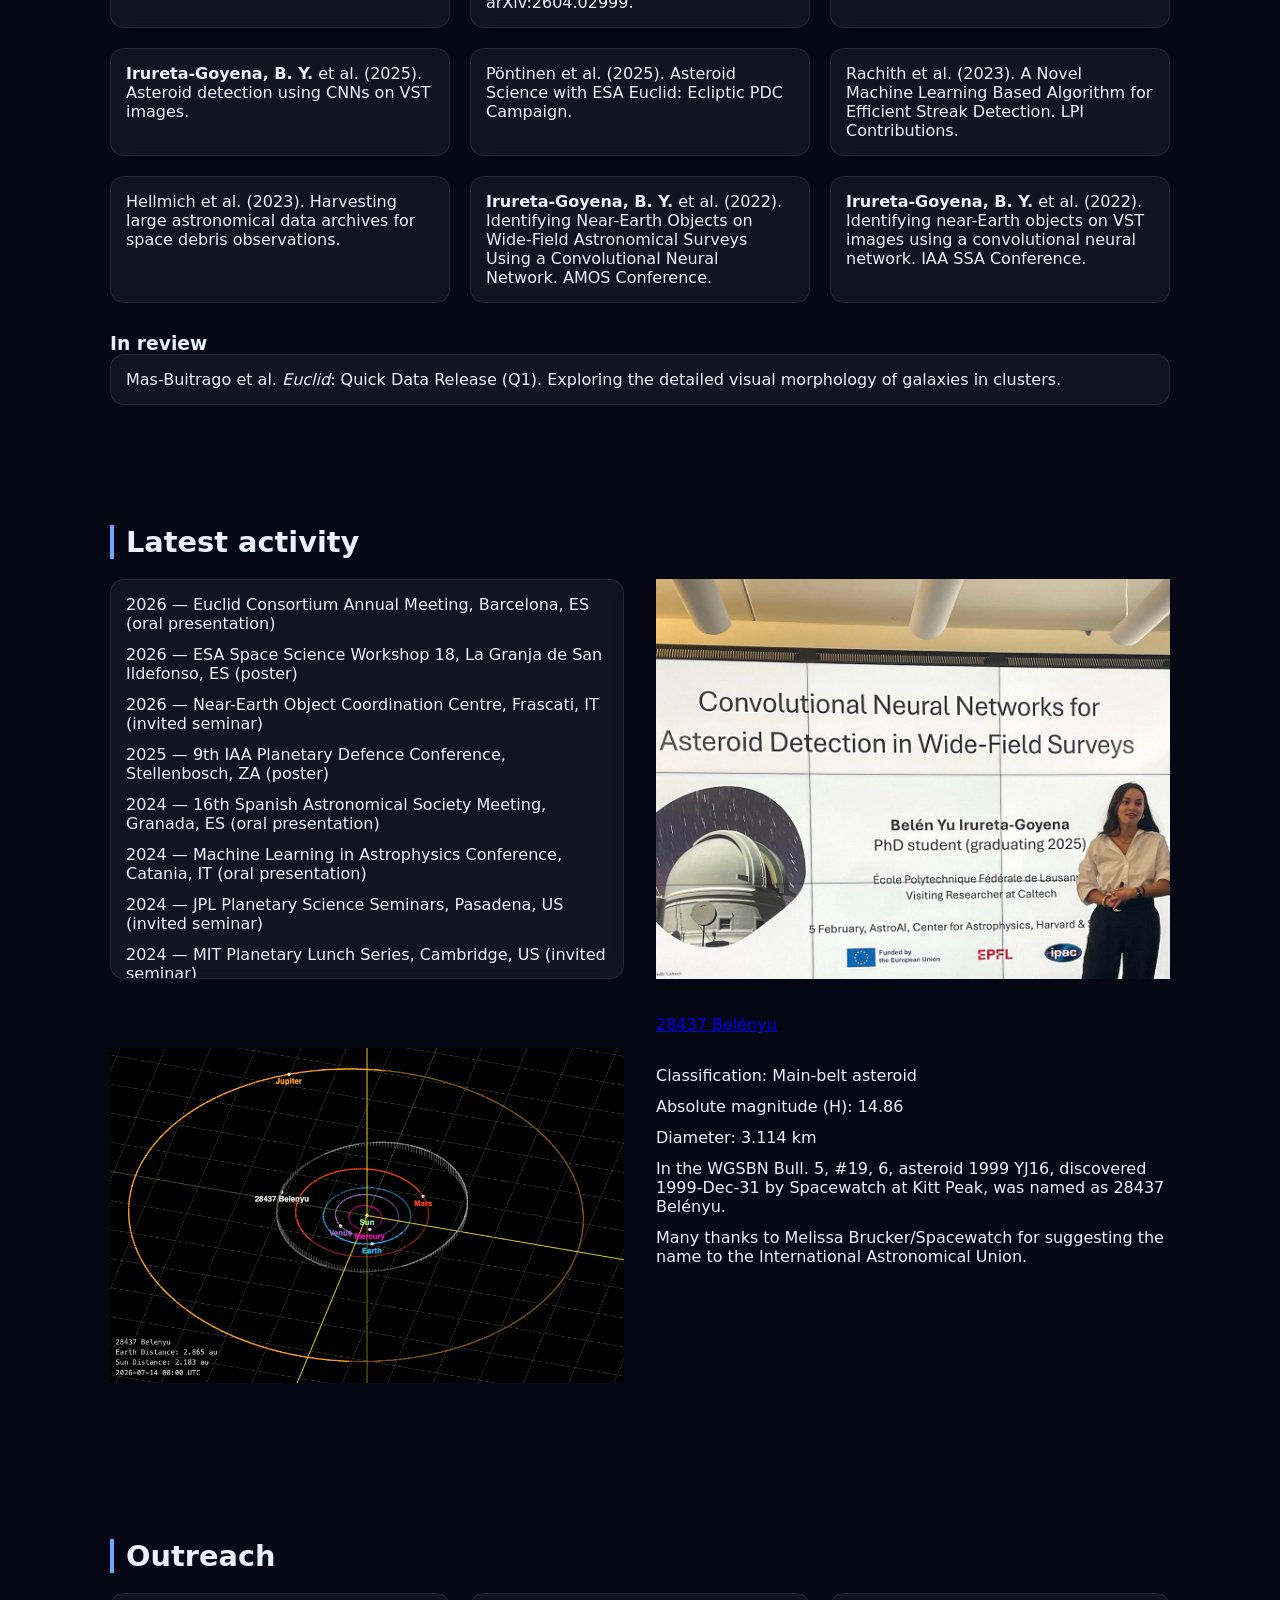
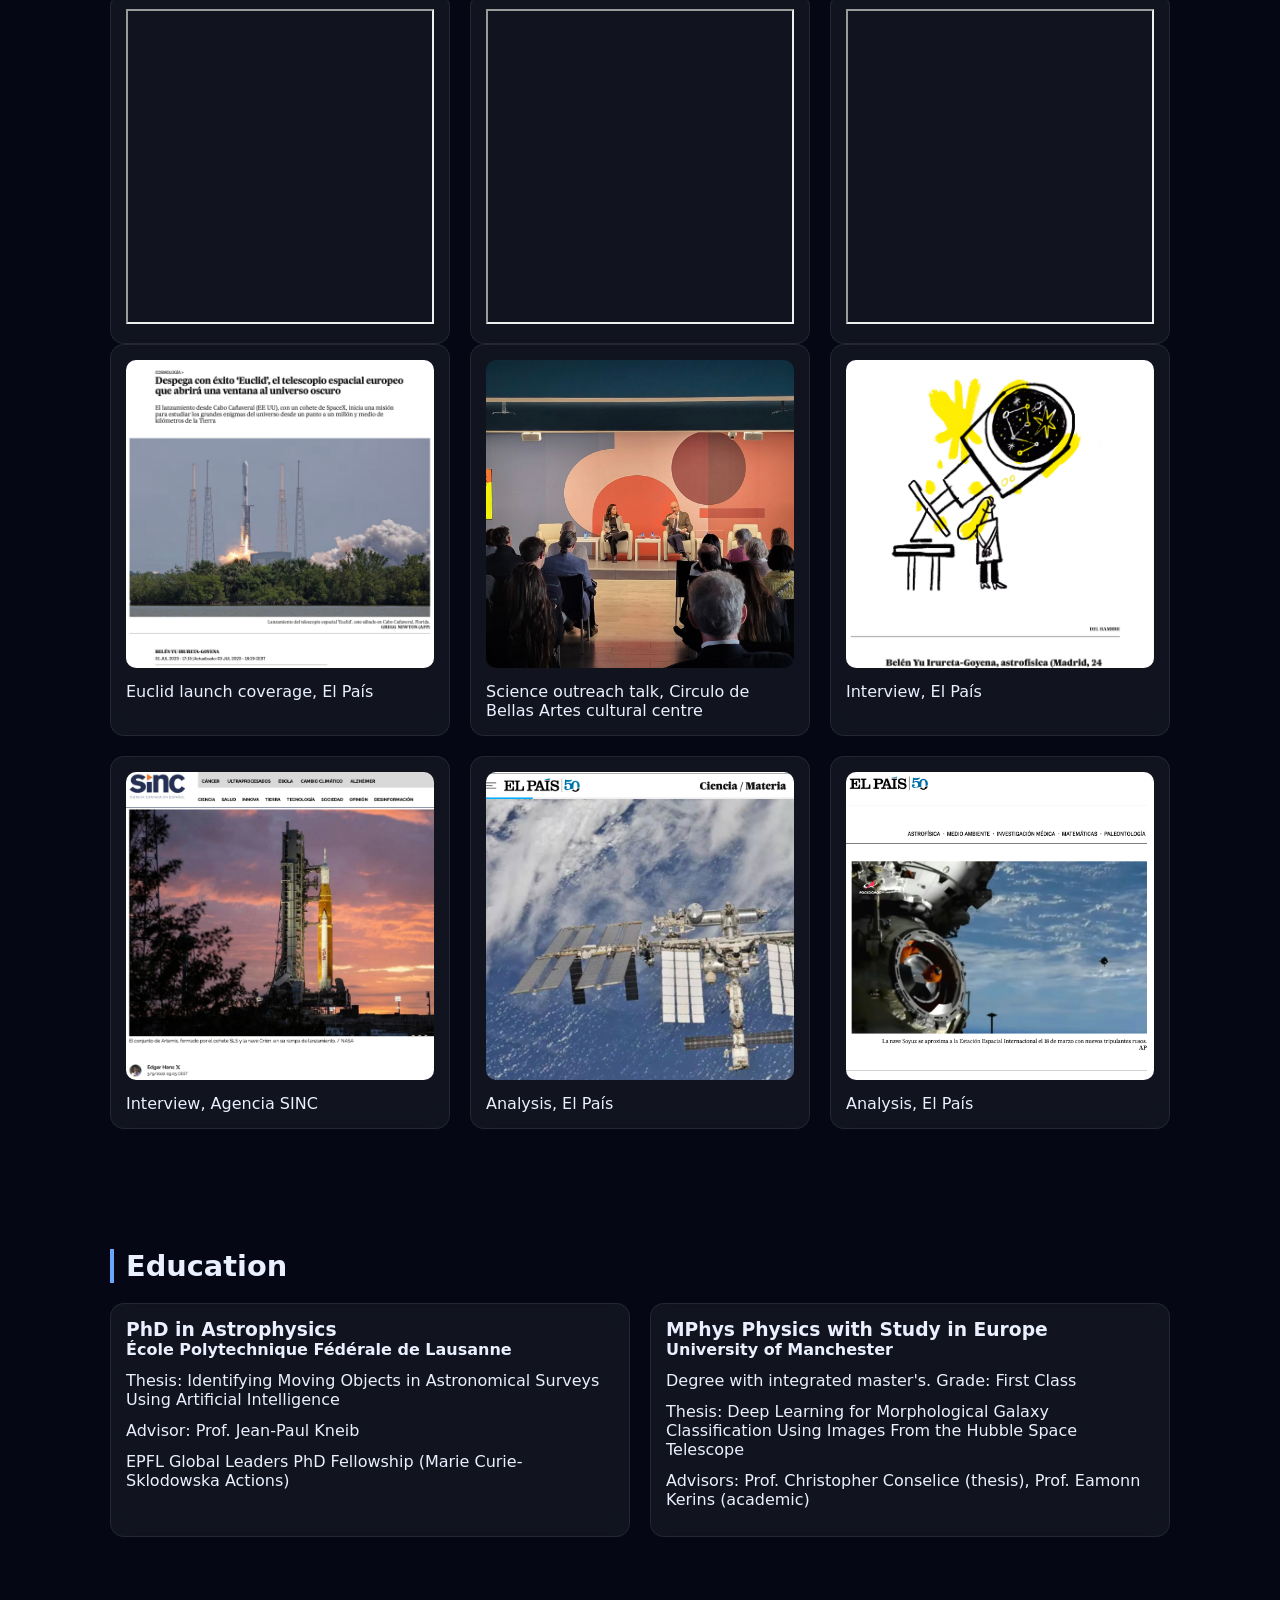
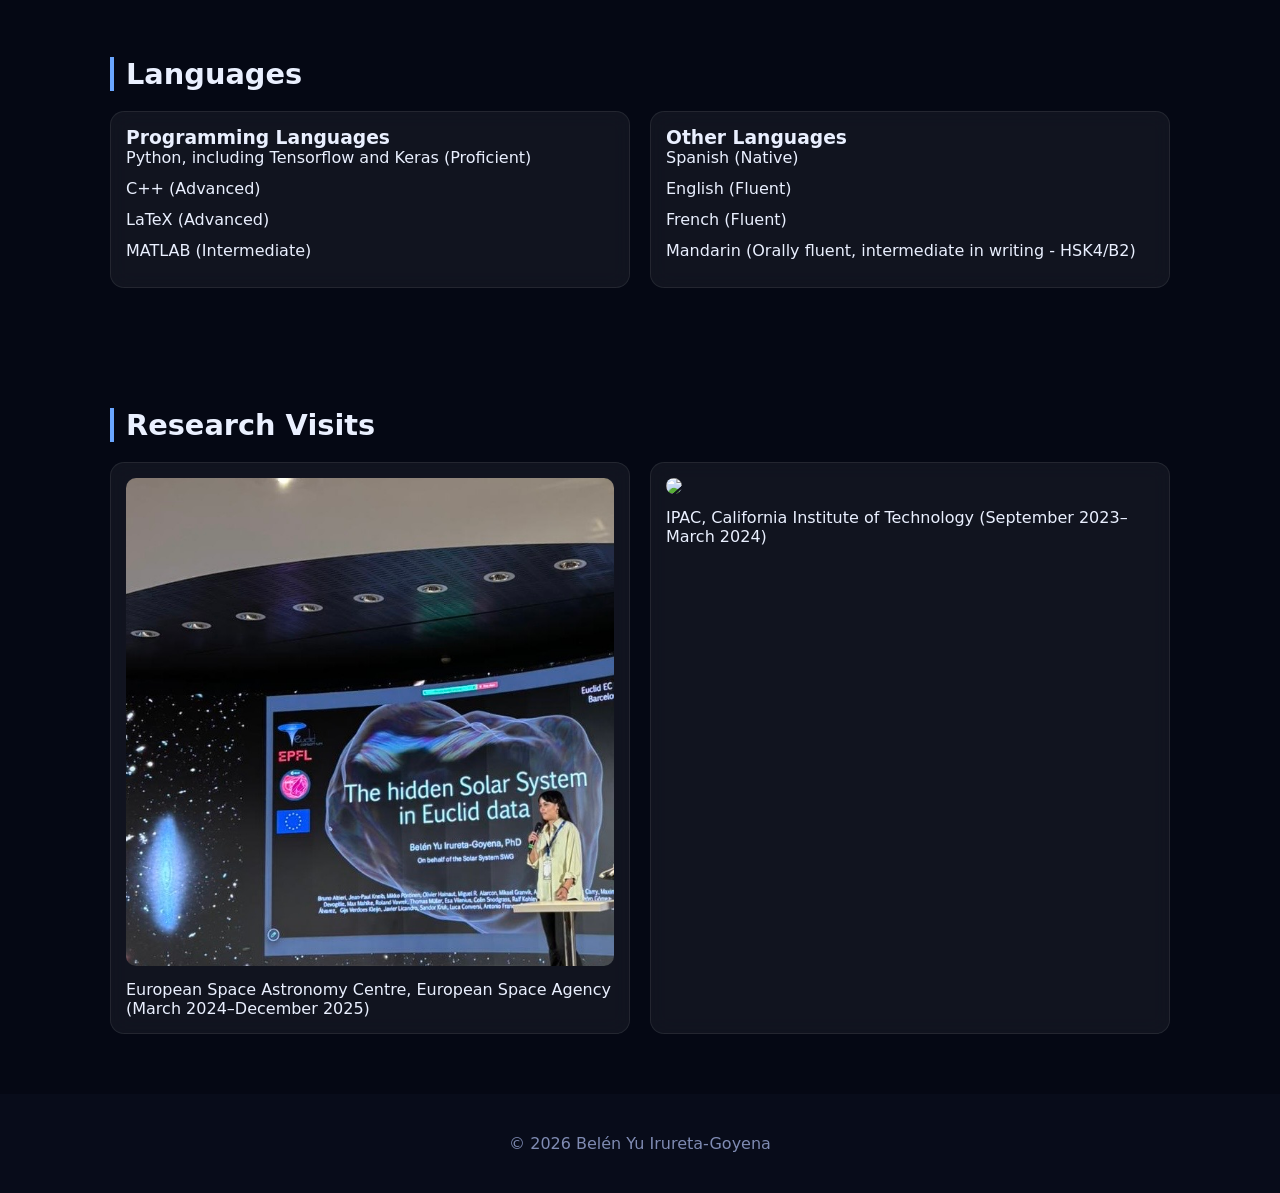
==== commit 9bdb3dc9: "Adjust paragraph margin in index.html" ====
--- a/index.html
+++ b/index.html
@@ -358,7 +358,7 @@
     </div>
     <!-- RIGHT: Text -->
     <div>
-      <p style="margin-bottom:24px;">
+      <p style="margin-bottom:2em;">
         <a href="https://ssd.jpl.nasa.gov/tools/sbdb_lookup.html#/?sstr=28437" target="_blank" rel="noopener">28437 Belényu</a>
       </p>
       <p style="margin-bottom:12px;">Classification: Main-belt asteroid</p>
